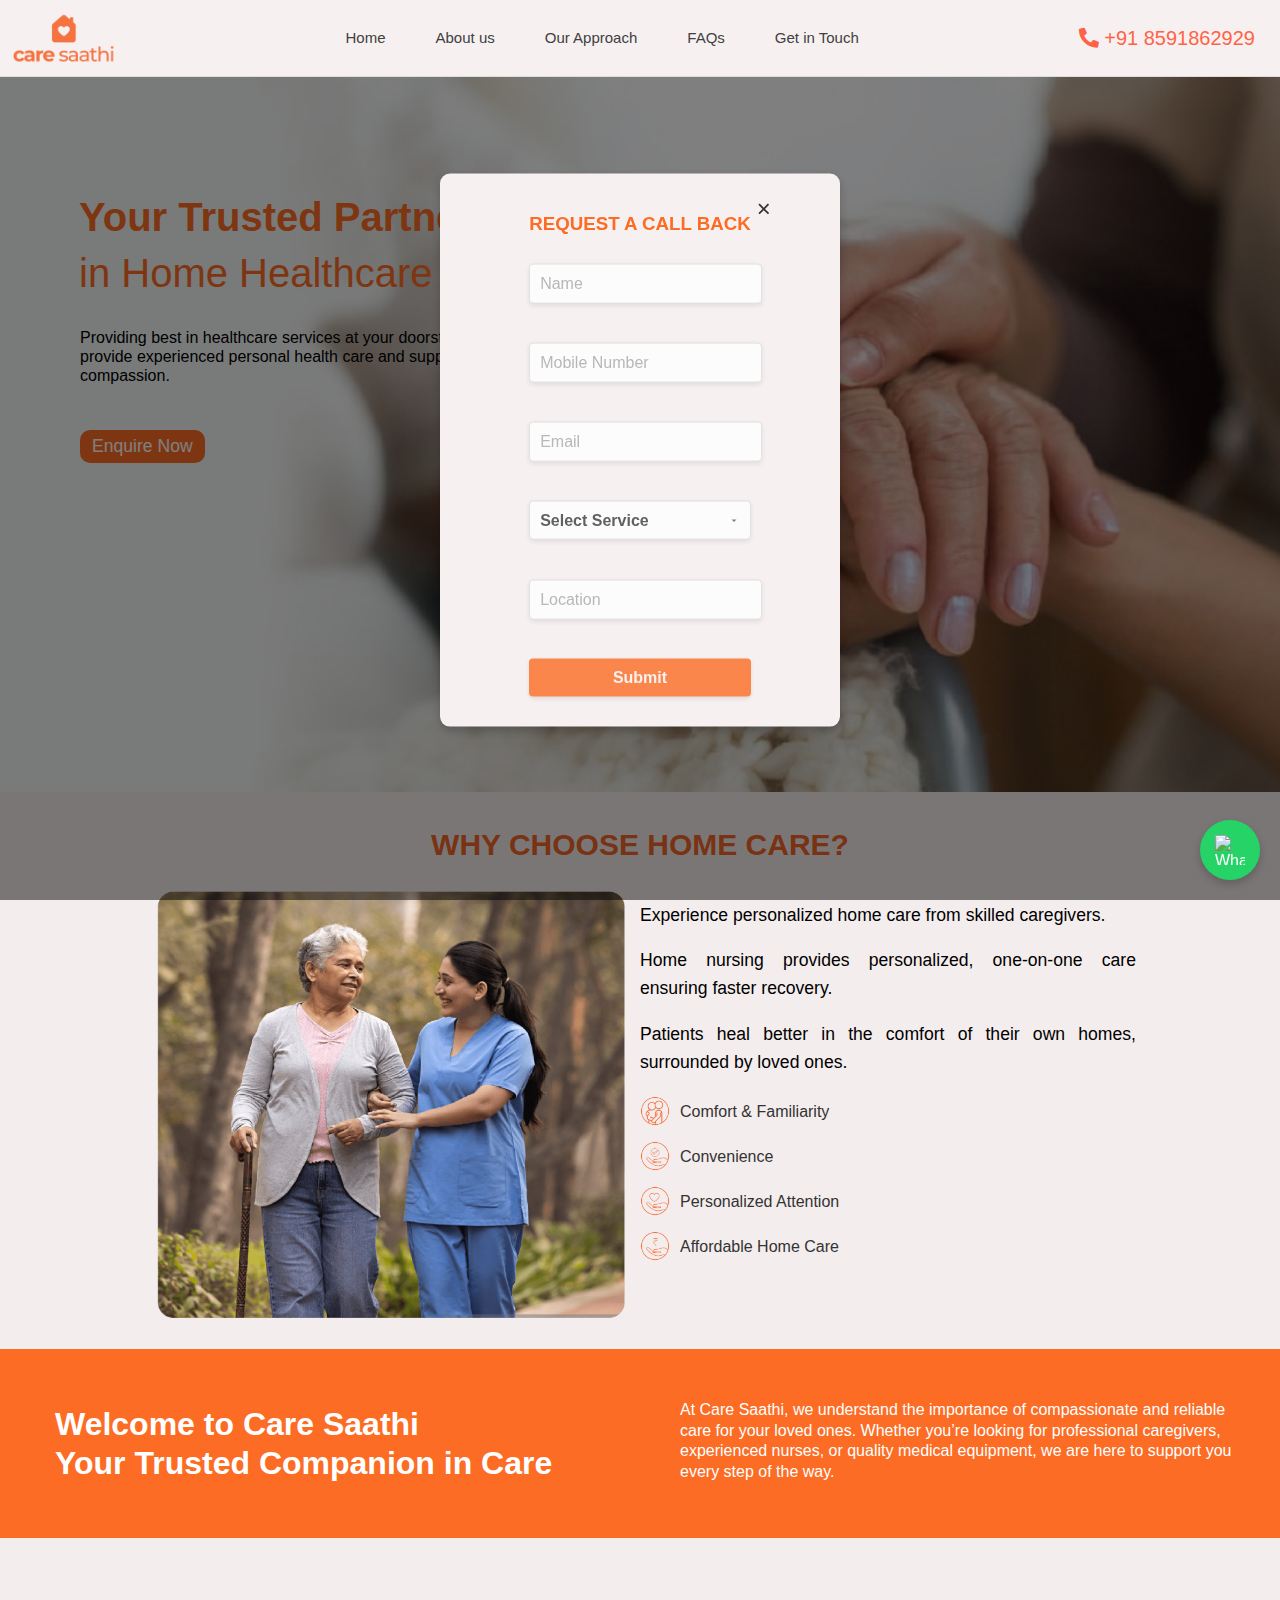
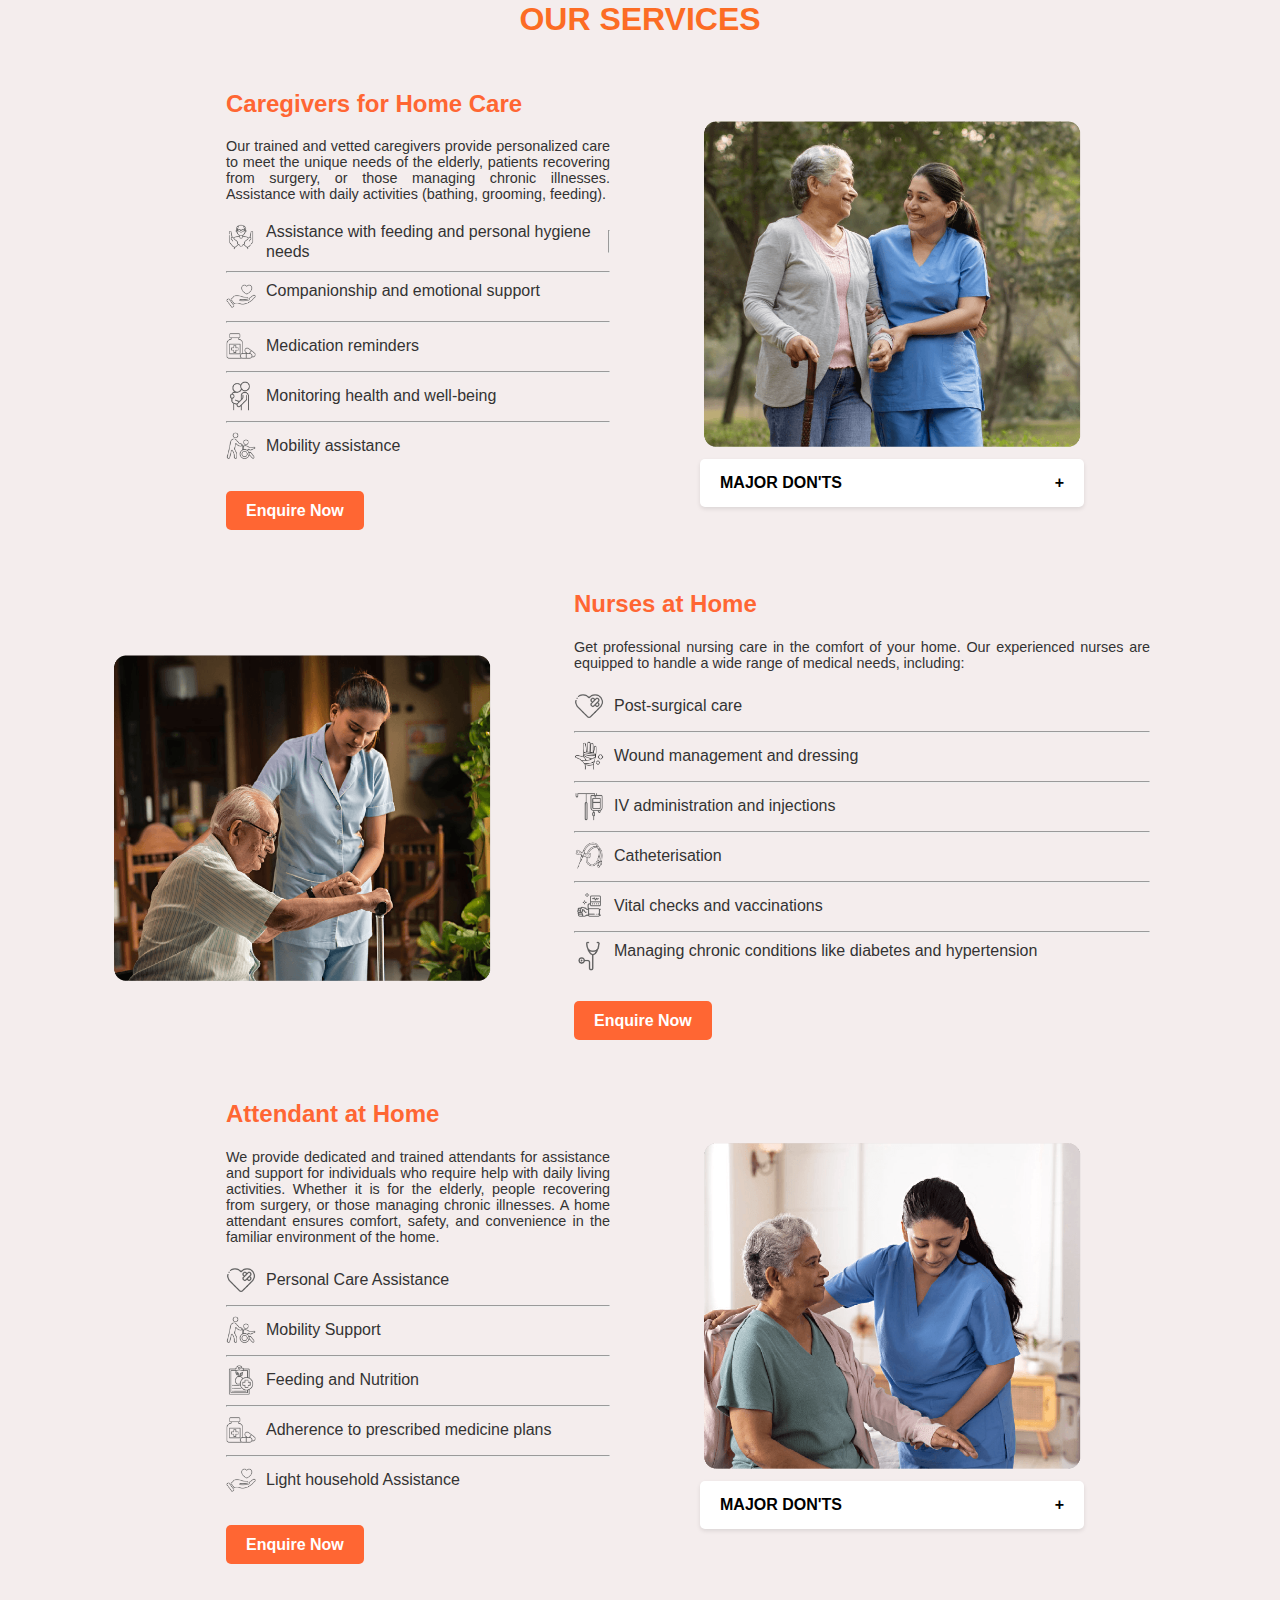
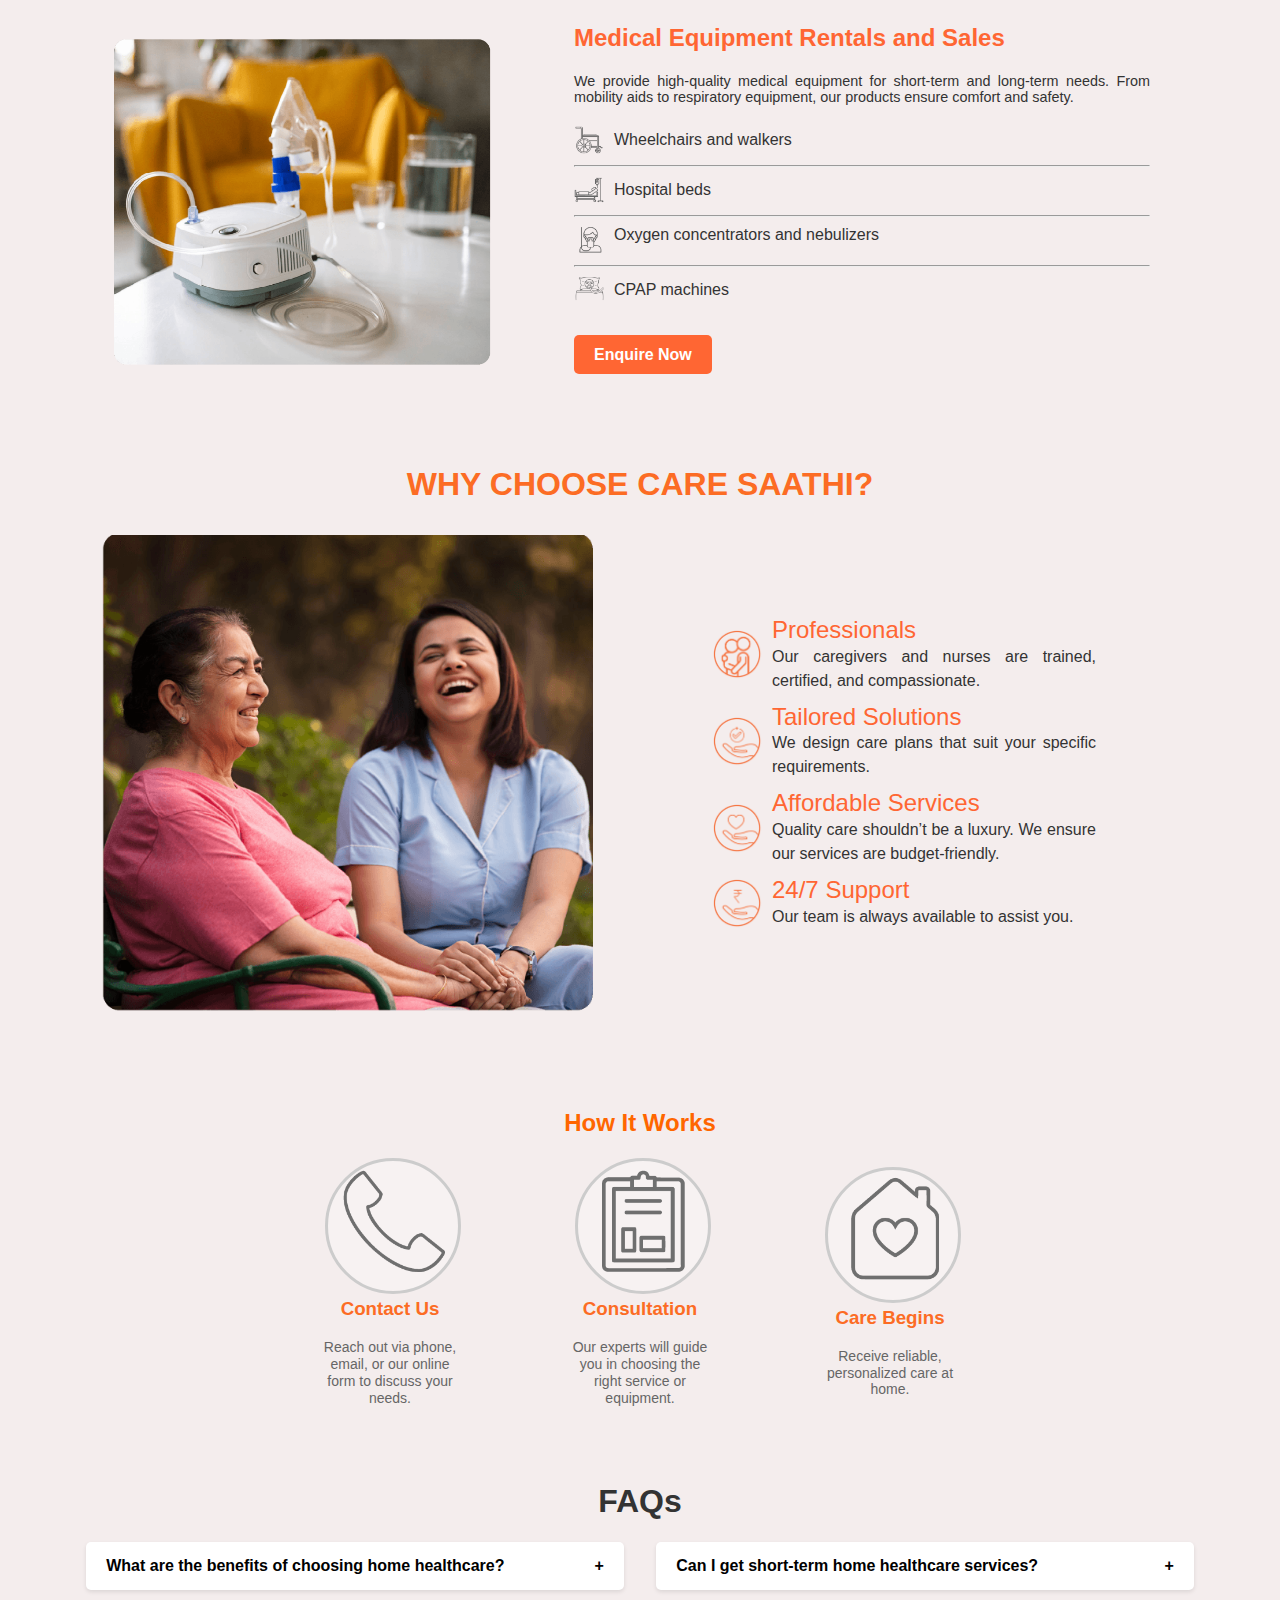
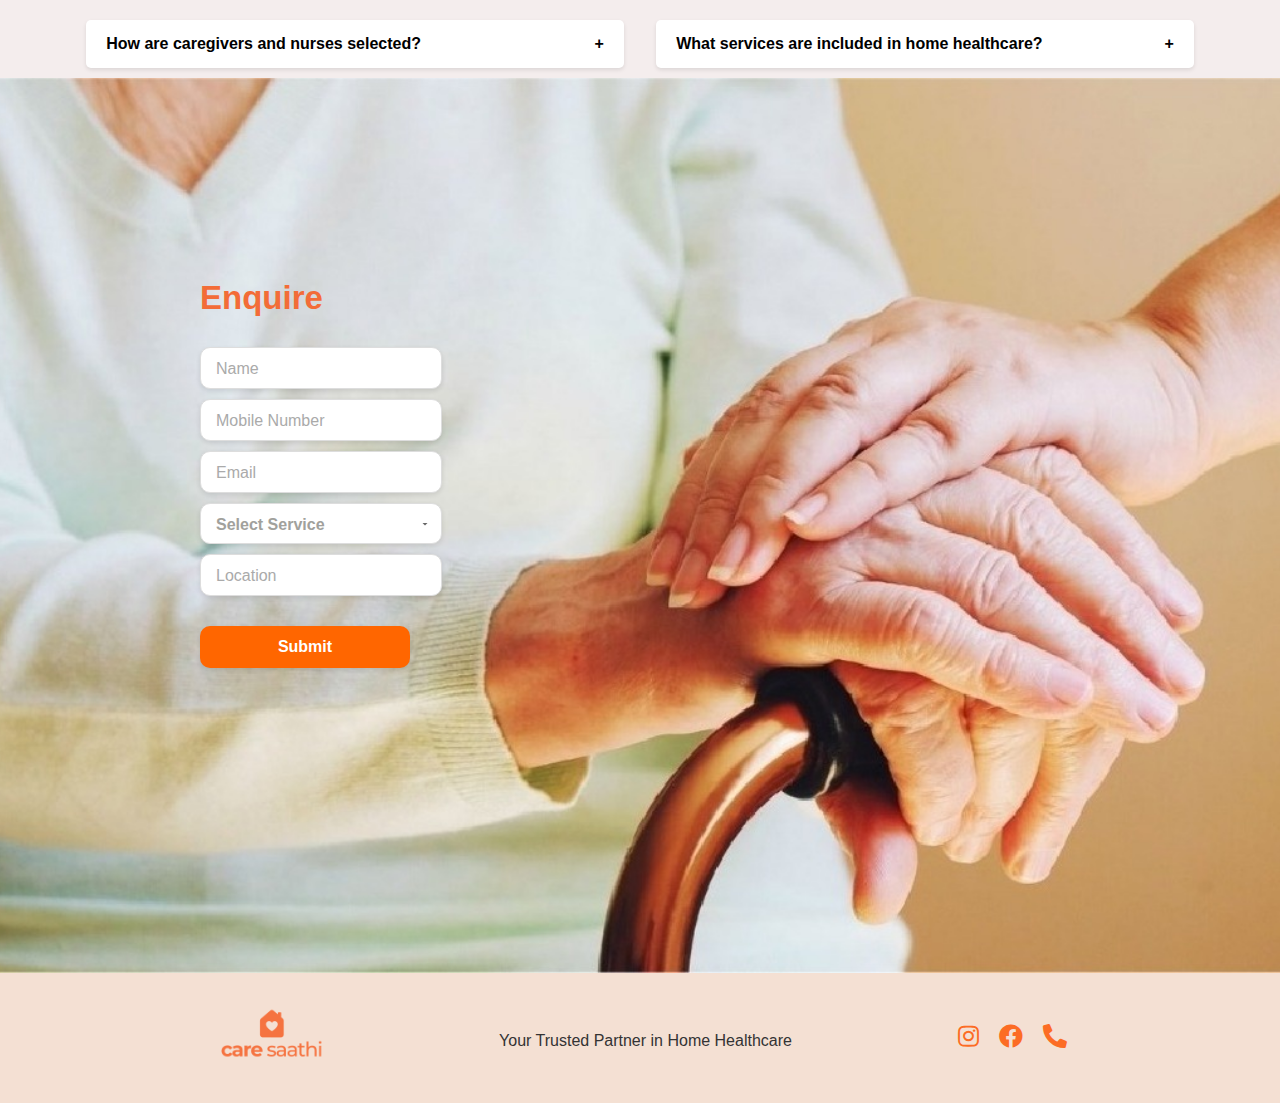
==== index.html @ 7feadcf7 "Content changes" ====
<!DOCTYPE html>
<html lang="en">
  <head>
    <meta charset="UTF-8" />
    <meta name="viewport" content="width=device-width, initial-scale=1.0, user-scalable=0, maximum-scale=1.0" />
    <title>caresaathi</title>
    <link rel="icon" href="./images/favicon.jpg" type="image/png" />
    <link
      rel="icon"
      href="./images/favicon.jpg/logo-192x192.png"
      sizes="192x192"
    />
    <link
      rel="icon"
      href="./images/favicon.jpg/logo-512x512.png"
      sizes="512x512"
    />
    <link
      rel="apple-touch-icon"
      href="./images/favicon.jpg/logo-180x180.png"
    />
    <link
      rel="stylesheet"
      href="https://cdnjs.cloudflare.com/ajax/libs/font-awesome/5.15.4/css/all.min.css"
    />
    <link
      rel="stylesheet"
      href="https://cdnjs.cloudflare.com/ajax/libs/font-awesome/4.7.0/css/font-awesome.min.css"
    />
    <link rel="stylesheet" href="style/index.css" />
    <link rel="stylesheet" href="style/index2.css" />
    <link rel="stylesheet" href="style/index3.css" />
    <link
      rel="icon"
      type="image/png"
      href="./images/home button.png"
      sizes="32x32"
    />

    <script>
      function showPopup() {
        // Show the overlay immediately with a fade-in effect
        const overlay = document.getElementById("overlay");
        overlay.style.display = "block";
        overlay.style.opacity = "0";
        setTimeout(() => {
          overlay.style.opacity = "1";
        }, 10); // Small delay for fade-in effect
      }

      function closePopup() {
        const overlay = document.getElementById("overlay");
        const popup = document.getElementById("popup");

        // Fade out the overlay and hide the popup
        overlay.style.opacity = "0";
        setTimeout(() => {
          overlay.style.display = "none";
          popup.style.display = "none";
        }, 300); // Matches the CSS transition duration
      }

      window.onload = function () {
        showPopup();
      };
    </script>
  </head>
  <body>
    <div id="overlay"></div>
    <!-- <a href="https://wa.me/+918591862929" class="float" target="_blank">
        <i class="fa fa-whatsapp my-float"></i>
    </a> -->
    <div class="whatsapp-button" id="whatsappButton">
      <img
        src="https://cdn-icons-png.flaticon.com/512/220/220236.png"
        alt="WhatsApp Icon"
      />
    </div>

    <!-- Chat popup -->
    <div class="chat-popup" id="chatPopup" style="display: none">
      <div class="chat-popup-header">
        <div class="header-title">
          <img
            src="https://cdn-icons-png.flaticon.com/512/733/733585.png"
            alt="WhatsApp Icon"
          />
          WhatsApp
        </div>
        <button
          class="close-button"
          onclick="document.getElementById('chatPopup').style.display = 'none';">
          &times;
        </button>
      </div>
      <div class="chat-message">
        Hello, we'll be happy to answer your queries. Let's chat?
      </div>
      <button
        class="open-chat-button"
        onclick="window.open('https://wa.me/+918591862929?text=Hi', '_blank')"
      >
        <img
          src="https://cdn-icons-png.flaticon.com/512/220/220236.png"
          alt="Chat Icon"
        />
        Open Chat
      </button>
    </div>

    <script>
      const whatsappButton = document.getElementById("whatsappButton");
      const chatPopup = document.getElementById("chatPopup");

      // Toggle chat popup visibility on button click
      whatsappButton.addEventListener("click", () => {
        if (
          chatPopup.style.display === "none" ||
          chatPopup.style.display === ""
        ) {
          chatPopup.style.display = "block"; // Show the popup
        } else {
          chatPopup.style.display = "none"; // Hide the popup
        }
      });
    </script>
    <header>
      <div class="container">
        <div class="logo">
          <a href="./index.html"><img src="./images/logo.png" alt="" /></a>
        </div>

        <nav class="links">
          <a href="#home">Home</a>
          <a href="#about">About us</a>
          <a href="#approach">Our Approach</a>
          <a href="#faqs">FAQs</a>
          <a href="#contact">Get in Touch</a>
        </nav>

        <div class="right">
          <a href="tel:+918591862929">
            <i class="fas fa-phone-alt"></i> +91 8591862929
          </a>
        </div>

        <!-- Hamburger Icon -->
        <div class="hamburger">
          <span></span>
          <span></span>
          <span></span>
        </div>
      </div>
    </header>

    <script>
      const hamburger = document.querySelector(".hamburger");
      const links = document.querySelector(".links");

      hamburger.addEventListener("click", () => {
        hamburger.classList.toggle("active");
        links.classList.toggle("open");
      });
    </script>
    <section id="home"></section>
    <section class="home">
      <h1>
        <strong>Your Trusted Partner</strong><br />
        in Home Healthcare
      </h1>

      <p>
        Providing best in healthcare services at your doorstep. 
        We provide experienced personal health care and 
        support with compassion.
      </p>
        <a href="#contact" class="mybutton"> Enquire Now</a>
    </section>

      <span class="heading" style="text-align:center"><h1>WHY CHOOSE HOME CARE?</h1></span>

      <div class="new-whole-container">
        <div class="new-container">
            <div class="care-description">
                <p>Experience personalized home care from skilled caregivers.</p>
                <p>Home nursing provides personalized, one-on-one care ensuring faster recovery.</p>
                <p>Patients heal better in the comfort of their own homes, surrounded by loved ones.</p>
            </div>
            <div class="care-points">
                <div class="care-bullet-point">
                    <img src="./images/1.png" />
                    <span>Comfort &amp; Familiarity </span>
                </div>
                <div class="care-bullet-point">
                    <img src="./images/2.png" />
                    <span>Convenience</span>
                </div>
                <div class="care-bullet-point">
                    <img src="./images/3.png" />
                    <span>Personalized Attention</span>
                </div>
                <div class="care-bullet-point">
                    <img src="./images/4.png" />
                    <span>Affordable Home Care</span>
                </div>
            </div>    
        </div>
        <div class="care-hero-img">
            <img src="./images/homecare.png">
        </div>
    </div>
    </div>

     <section id="about">
      <div id="banner">
        <div>
          <h1>
            Welcome to Care Saathi <br />
            Your <strong>Trusted</strong> Companion in Care
          </h1>
        </div>

        <div>
          <p>
            At Care Saathi, we understand the importance of compassionate and
            reliable care for your loved ones. Whether you’re looking for professional caregivers,
            experienced nurses, or quality medical equipment, we are here to support you every step of the way.
          </p>
        </div>
      </div>

      <span class="heading1" ><h1 style="text-align: center;
    padding-top: 40px;color:#fc6c24">OUR SERVICES</h1></span>
      <div class="service-whole-item-1">
          <div class="service-container-1">
      <div class="service-title">Caregivers for Home Care</div>
              <div class="service-description">
              Our trained and vetted caregivers provide personalized care to meet the
              unique needs of the elderly, patients recovering from surgery, or those
              managing chronic illnesses. Assistance with daily activities (bathing,
              grooming, feeding).
              </div>
              <div class="points">
              <div class="bullet-point-1">
                  <img src="./images/a.png" />
                  <span>Assistance with feeding and personal hygiene needs</span>
                  <hr>
              </div>
              <hr>
              <div class="bullet-point-1">
                  <img src="./images/b.png" />
                  <span>Companionship and emotional support</span>
              </div>
              <hr>
              <div class="bullet-point">
                  <img src="./images/c.png" />
                  <span>Medication reminders</span>
              </div>
              <hr>
              <div class="bullet-point">
                  <img src="./images/d.png" />
                  <span>Monitoring health and well-being</span>
              </div>
              <hr>
              <div class="bullet-point">
                  <img src="./images/R.png" />
                  <span>Mobility assistance</span>
              </div>
              </div>
              <a href="#contact" class="enquire-button" style="text-decoration:none;">Enquire Now</a>
          </div>
          <div class="service-hero-img-1">
              <img src="./images/caregiver_1.png">

              <div class="nurse-faq">
                  <div class="faq-item" style="max-width: 100%;">
                      <button class="faq-button">
                          MAJOR DON'TS
                        <span class="arrow">+</span>
                      </button>
                      <div class="answer">Our caregivers focus solely on providing compassionate and specialized care for the individual in need but do not perform medical procedures such as Ryle's or IV tube feeding, administering injections, or surgical tasks. They are also not responsible for household duties like washing family clothes, cleaning the house or washrooms or preparing meals for the family ensuring their attention remains dedicated to the patient’s well-being and comfort.</div>
                    </div>
                  </div>
          </div>
      </div>
       
      <div class="service-whole-item-2">
          <div class="service-container-2">
              <div class="service-title">Nurses at Home</div>
              <div class="service-description">
                  Get professional nursing care in the comfort of your home. Our experienced nurses are equipped to handle a wide range of medical needs, including:
              </div>
              <div class="points">
              <div class="bullet-point">
                  <img src="./images/F.png" />
                  <span>Post-surgical care</span>
              </div>
              <hr>
              <div class="bullet-point">
                  <img src="./images/G.png" />
                  <span>Wound management and dressing</span>
              </div>
              <hr>
              <div class="bullet-point">
                  <img src="./images/H.png" />
                  <span>IV administration and injections</span>
              </div>
              <hr>
              <div class="bullet-point">
                  <img src="./images/I.png" />
                  <span>Catheterisation</span>
              </div>
              <hr>
              <div class="bullet-point">
                  <img src="./images/J.png" />
                  <span>Vital checks and vaccinations</span>
              </div>
              <hr>
              <div class="bullet-point-1">
                  <img src="./images/K.png" />
                  <span>Managing chronic conditions like diabetes and hypertension</span>
              </div>
              </div>
              <a href="#contact" class="enquire-button" style="text-decoration:none;">Enquire Now</a>

          </div>
          <div class="service-hero-img-2">
              <img src="./images/nurses.png">
              
          </div>
      </div>

      <div class="service-whole-item-1">
          <div class="service-container-1">
              <div class="service-title">Attendant at Home</div>
              <div class="service-description">
                  We provide dedicated and trained attendants for assistance and support for individuals who require help with daily living activities. Whether it is for the elderly, people recovering from surgery, or those managing chronic illnesses. A home attendant ensures comfort, safety, and convenience in the familiar environment of the home.
              </div>
              <div class="points">
              <div class="bullet-point">
                  <img src="./images/P.png" />
                  <span>Personal Care Assistance</span>
              </div>
              <hr>

              <div class="bullet-point">
                  <img src="./images/R.png" />
                  <span>Mobility Support</span>
              </div>
              <hr>

              <div class="bullet-point">
                  <img src="./images/Q.png" />
                  <span>Feeding and Nutrition</span>
              </div>
              <hr>

              <div class="bullet-point">
                  <img src="./images/S.png" />
                  <span>Adherence to prescribed medicine plans</span>
              </div>
              <hr>

              <div class="bullet-point">
                  <img src="./images/T.png" />
                  <span>Light household Assistance</span>
              </div>
              </div>
              <a href="#contact" class="enquire-button" style="text-decoration:none;">Enquire Now</a>

          </div>
          <div class="service-hero-img-1">
              <img src="./images/attendant.png">
          
          <div class="nurse-faq">
          <div class="faq-item" style="max-width: 100%;">
              <button class="faq-button">
                  MAJOR DON'TS
                <span class="arrow">+</span>
              </button>
              <div class="answer">Our home attendants are dedicated to providing personalized care for individuals in need, but they do not perform medical procedures such as IV tube feeding, administering injections, or any surgical tasks. Additionally, they are not responsible for household chores like washing family clothes, cleaning the house or washrooms or preparing meals for the family ensuring their focus remains solely on the patient's well-being.
              </div>
            </div>
          </div>
          </div>
      </div>
       
      <div class="service-whole-item-2">
          <div class="service-container-2">
              <div class="service-title">Medical Equipment Rentals and Sales</div>
              <div class="service-description">
                  We provide high-quality medical equipment for short-term and long-term needs. From mobility aids to respiratory equipment, our products ensure comfort and safety.
              </div>
              <div class="points">
              <div class="bullet-point">
                  <img src="./images/l.png" />
                  <span>Wheelchairs and walkers</span>
              </div>
              <hr>

              <div class="bullet-point">
                  <img src="./images/m.png" />
                  <span>Hospital beds</span>
              </div>
              <hr>

              <div class="bullet-point-1">
                  <img src="./images/n.png" />
                  <span>Oxygen concentrators and nebulizers</span>
              </div>
              <hr>

              <div class="bullet-point">
                  <img src="./images/o.png" />
                  <span>CPAP machines</span>
              </div>

              </div>
              <a href="#contact" class="enquire-button" style="text-decoration:none;">Enquire Now</a>

          </div>
          <div class="service-hero-img-2">
              <img src="./images/medical equip.png">
          </div>
      </div>                
  </section>
    </section>

    <section id="approach"></section>
    <span class="heading1"><h1 style="color:#fc6c24; text-align: center;
    padding-top: 40px;">WHY CHOOSE CARE SAATHI?</h1></span
    >

    <section class="approach">
      <div class="approach-img">
        <img src="./images/caresaathi.png" alt="hero" />
      </div>
      <div class="approach-right">
        <div class="approach-bullet">
          <img src="./images/1.png" /><span class="approach-text">
            <span class="approach-title">Professionals</span><br />
            <span class="approach-description"
              >Our caregivers and nurses are trained, certified, and
              compassionate.</span
            ></span
          >
        </div>
        <div class="approach-bullet">
          <img src="./images/2.png" /><span class="approach-text">
            <span class="approach-title">Tailored Solutions</span><br />
            <span class="approach-description"
              >We design care plans that suit your specific requirements.</span
            ></span
          >
        </div>
        <div class="approach-bullet">
          <img src="./images/3.png" /><span class="approach-text">
            <span class="approach-title">Affordable Services</span><br />
            <span class="approach-description"
              >Quality care shouldn’t be a luxury. We ensure our services are
              budget-friendly.</span
            ></span
          >
        </div>
        <div class="approach-bullet">
          <img src="./images/4.png" /><span class="approach-text">
            <span class="approach-title">24/7 Support</span><br />
            <span class="approach-description"
              >Our team is always available to assist you.</span
            ></span
          >
        </div>
      </div>
    </section>
     <div class="container-works">
      <section
        class="how-it-works"
        style="text-align: center; margin-top: 40px"
      >
        <h2 class="work-header"style="color: #ff6600; text-align: center;
    padding-top: 40px;">How It Works</h2>
        <div class="steps">
          <div class="step">
            <div style="position: relative; margin-bottom: 20px">
              <div class="left-circle">
                <img src="./images/contact us.png" alt="Left Circle Image" />
              </div>
              
            </div>
            <h3 style="margin-top: 140px">Contact Us</h3>
            <p style="font-size: 14px; color: #666">
              Reach out via phone, email, or our online form to discuss your needs.
            </p>
          </div>
          <div class="step">
            <div style="position: relative; margin-bottom: 20px">
              <div class="left-circle">
                <img src="./images/consultation.png" alt="Left Circle Image" />
              </div>
              
            </div>
            <h3 style="margin-top: 140px">Consultation</h3>
            <p style="font-size: 14px; color: #666">
              Our experts will guide you in choosing the right service or equipment.
            </p>
          </div>
          <div class="step">
            <div style="position: relative; margin-bottom: 20px">
              <div class="left-circle">
                <img src="./images/care begins.png" alt="Left Circle Image" />
              </div>
              
            </div>
            <h3 style="margin-top: 140px">Care Begins</h3>
            <p style="font-size: 14px; color: #666">
              Receive reliable, personalized care at home.
            </p>
          </div>
        </div>
      </section>
    </div>
    <section id="faqs"></section>
        <div class="container-faq">
    <span class="heading2"><h1  style="text-align: center;
    padding-top: 40px;">FAQs</h1></span>
    <section class="faq">
              <div class="faq-container">
                <div class="faq-item">
                  <button class="faq-button">
                    What are the benefits of choosing home healthcare?
                    <span class="arrow">+</span>
                  </button>
                  <div class="answer">
                    Home healthcare provides personalized care, comfort, and convenience, allowing patients to recover faster while staying close to their loved ones.
                  </div>
                </div>
                <div class="faq-item">
                  <button class="faq-button">
                    Can I get short-term home healthcare services?
                    <span class="arrow">+</span>
                  </button>
                  <div class="answer">
                    Yes, home healthcare services can be tailored for short-term needs based on the patient’s condition and recovery plan.
                  </div>
                </div>
                <div class="faq-item">
                    <button class="faq-button">
                        How are caregivers and nurses selected?
                      <span class="arrow">+</span>
                    </button>
                    <div class="answer">
                        All caregivers and nurses are thoroughly vetted, professionally trained, and certified to ensure reliable and high-quality care.
                    </div>
                  </div>
                  <div class="faq-item">
                    <button class="faq-button">
                        What services are included in home healthcare?
                      <span class="arrow">+</span>
                    </button>
                    <div class="answer">
                        Services typically include wound care, medication administration, nursing, and assistance with daily activities, among others.
                    </div>
                  </div>
              </div>
            </section>
          </div>
    <script>
      document.querySelectorAll(".faq-button").forEach((button) => {
        button.addEventListener("click", () => {
          const answer = button.nextElementSibling;
          const arrow = button.querySelector(".arrow");

          if (answer.style.display === "block") {
            answer.style.display = "none";
            arrow.style.transform = "rotate(0deg)";
          } else {
            answer.style.display = "block";
            arrow.style.transform = "rotate(45deg)";
          }
        });
      });
    </script>

    <div id="popup" class="popup">
      <div class="form-container">
        <button class="close-button" onclick="closePopup()">×</button>
        <form id="popup-enquiry-form" method="post">
          <h3 class="popup-header">REQUEST A CALL BACK</h3>
          <input type="text" name="Name" placeholder="Name" required /> <br />
          <input
            id="phone"
            name="Mobile"
            type="tel"
            placeholder="Mobile Number"
            required
            style="width: 100%"
          /><br />
          <input type="email" name="Email" placeholder="Email" required /><br />
          <select name="Services" required>
            <option value="" disabled selected>Select Service</option>
            <option value="Nursing">Nursing</option>
            <option value="Medical Equipment">Medical Equipment</option>
            <option value="Attendant">Attendant</option>
            <option value="Caregiver">Caregiver</option></select
          ><br />
          <input
            type="text"
            name="Address"
            placeholder="Location"
            required
          /><br />
          <input type="submit" value="Submit" />
        </form>
        <button class="close-none">×</button>
      </div>
    </div>
    <section id="contact">
      <div class="background">
        <div class="form-container-main">
          <span class="hero">Enquire</span>
          <form id="enquiry-form" method="post">
            <input
              type="text"
              class="enquiry-input"
              name="name"
              placeholder="Name"
              required
            />
            <input
              id="phone"
              class="enquiry-input"
              name="phone"
              type="tel"
              placeholder="Mobile Number"
              required
              style="width: 100%"
            />
            <input
              type="email"
              class="enquiry-input"
              name="email"
              placeholder="Email"
              required
            />
            <select
              class="enquiry-input"
              style="width: 115%; max-width: 115%; color: #a1a19c"
              name="services"
              required
            >
              <option value="" disabled selected>Select Service</option>
              <option value="Nursing">Nursing</option>
              <option value="Medical Equipment">Medical Equipment</option>
              <option value="Attendant">Attendant</option>
              <option value="Caregiver">Caregiver</option>
            </select>
            <input
              class="enquiry-input"
              type="text"
              name="add"
              placeholder="Location"
              required
            /><br />
            <input class="enquiry-input" type="submit" value="Submit" />
          </form>
        </div>
      </div>
    </section>

    <footer>
      <div class="footer-container">
        <div class="footer-logo">
          <img
            src="./images/logo.png"
            alt="Care Sathi Logo"
            class="logo-img"
          />
        </div>
        <p class="footer-text">Your Trusted Partner in Home Healthcare</p>
        <div class="footer-social">
          <a href="https://www.instagram.com/care.saathi24x7/" aria-label="Instagram"
            ><i class="fab fa-instagram"></i
          ></a>
          <a href="https://www.facebook.com/profile.php?id=61571992520106" aria-label="Facebook"
            ><i class="fab fa-facebook-f"></i
          ></a>
          <a href="tel:+918591862929" aria-label="Phone"
            ><i class="fas fa-phone-alt" onclick="copy()"></i
          ></a>
        </div>
      </div>
    </footer>

    <script src="https://www.gstatic.com/firebasejs/9.15.0/firebase-app-compat.js"></script>
    <script src="https://www.gstatic.com/firebasejs/9.15.0/firebase-database-compat.js"></script>
    <script src="./Logics/script.js"></script>
  </body>
</html>
---- style/index.css ----
html {
  scroll-behavior: smooth;
  font-family: "Helvetica", "Arial", sans-serif;
  margin: 0;
    padding: 0;
}

.heading h1,
h3 {
  font-family: "Helvetica", "Arial", sans-serif;
  font-weight: 600;
  color: #fc6c24;
}

@media (max-width: 480px){
  .heading h1{
    font-size: 20px !important;
    margin-top: 20px;
  }
  html{
    margin: 0;
    padding: 0;
  }
}

p,
a,
button,
input,
select,
textarea {
  font-family: "Helvetica", "Arial", sans-serif;
}
body {
  font-family: "Helvetica", "Arial", sans-serif;
  margin: 0px;
  padding: 0px;
  background: #f4eded;
  background-color: #f4eded;
  color: #333;
  line-height: 1.2;
}
@media (max-width: 768px){
  .body{
    margin: 0;
    padding: 0;
  }
}
header {
  position: sticky;
  font-size: 20px;
  text-align: center;
  top: 0;
  height: 70px;
  background-color: #f7f0f0;
  padding: 3px 5px;
  display: flex;
  justify-content: space-between;
  align-items: center;
  border-bottom: 1px solid #ddd;
  z-index: 1000;
}

.container {
  display: flex;
  justify-content: space-between;
  align-items: center;
  width: 100%;
}

.logo img {
  padding-left: 0px;
  padding-top: 5px;
  height: 120px;
  width:120px;
}

/* Navbar */
.links {
  display: flex;
  gap: 50px;
  transition: transform 0.3s ease;
}

.links a {
  text-decoration: none;
  color: #404040;
  font-weight: 500;
  font-size: 15px;
  transition: color 0.3s ease;
}

.links a:hover {
  color: #ff6347;
  text-decoration: underline;
}

/* Phone Number */
.right {
  padding-right: 20px;
  text-decoration: none;
  display: flex;
  align-items: center;
  gap: 10px;
}

.right a {
  text-decoration: none;
  color: #ff6347;
  font-weight: 500;
  display: flex;
  align-items: center;
  gap: 5px;
  transition: color 0.3s;
}

.right i {
  font-size: 20px;
}

.hamburger {
  display: none;
  flex-direction: column;
  gap: 5px;
  cursor: pointer;
}

.hamburger span {
  width: 5px;
  height: 3px;
  background-color: #000;
  transition: all 0.3s ease;
}

@media (max-width: 768px) {
  .container {
    display: flex;
    justify-content: space-between;
    align-items: center;
    position: relative;
  }

  /* Hamburger icon on the left */
  .hamburger {
    order: 1;
    position: absolute;
    left: 5px;
    top: 50%;
    transform: translateY(-65%);
    display: flex;
    flex-direction: column;
    gap: 5px;
    cursor: pointer;
    z-index: 2;
  }

  .hamburger span {
    width: 22px;
    height: 1px;
    background-color: #000;
    transition: all 0.3s ease;
  }

  /* Logo in the center */
  .logo {
    order: 2;
    position: absolute;
    left: 50%;
    transform: translateX(-50%);
    text-align: center;
    max-width: 400px;
  }

  .logo img {
    height: 50px; /* Adjust size for smaller screens */
    width: 50px;
    padding-right: 210px;
  }

  /* Phone number on the right */
  .right {
    order: 3;
    position: absolute;
    right: 5px;
    top: 50%;
    transform: translateY(-50%);
    display: flex;
    align-items: center; /* Ensures proper vertical alignment */
    gap: 12px; /* Adds more spacing between the icon and the number */
    font-size: 14px; /* Adjust font size for smaller screens */
  }

  .right a {
    display: flex;
    align-items: center;
    gap: 8px; /* Adds extra gap between the icon and the text */
    text-decoration: none;
    color: #ff6347;
    font-size: 14px;
  }

  .right i {
    display: none; 
  }

  /* Navigation links (hidden for smaller screens) */
  .links {
    position: fixed;
    top: 70px;
    left: -100%; /* Hidden initially */
    flex-direction: column;
    background-color: #f7f0f0;
    width: 200px;
    height: calc(100% - 70px);
    padding: 20px;
    gap: 20px;
    border-left: 1px solid #ddd;
    box-shadow: -2px 0 5px rgba(0, 0, 0, 0.1);
    transform: translateX(0);
    z-index: 1;
  }

  .links.open {
    left: 0; /* Show the menu when open */
  }

  .hamburger.active span:nth-child(1) {
    transform: rotate(45deg) translate(5px, 5px);
  }

  .hamburger.active span:nth-child(2) {
    opacity: 0;
  }

  .hamburger.active span:nth-child(3) {
    transform: rotate(-45deg) translate(5px, -5px);
  }
}

/* Floating WhatsApp button */
.whatsapp-button {
  position: fixed;
  bottom: 20px;
  right: 20px;
  background-color: #25d366;
  color: white;
  width: 60px;
  height: 60px;
  border-radius: 50%;
  display: flex;
  align-items: center;
  justify-content: center;
  box-shadow: 0 4px 8px rgba(0, 0, 0, 0.2);
  cursor: pointer;
  z-index: 1000;
  transition: all 0.3s ease;
}

.whatsapp-button img {
  width: 30px;
  height: 30px;
}

/* Chat popup container */
.chat-popup {
  position: fixed;
  bottom: 100px;
  right: 20px;
  width: 320px;
  background-color: #ffffff;
  border-radius: 15px;
  box-shadow: 0 4px 8px rgba(0, 0, 0, 0.2);
  z-index: 1000;
  font-family: Arial, sans-serif;
  overflow: hidden;
  display: flex;
  flex-direction: column;
}

/* Header */
.chat-popup-header {
  background-color: #25d366;
  padding: 12px;
  color: white;
  font-size: 16px;
  font-weight: bold;
  display: flex;
  align-items: center;
  justify-content: space-between;
}

.chat-popup-header img {
  width: 18px;
  margin-right: 8px;
}

.chat-popup-header .header-title {
  display: flex;
  align-items: center;
  gap: 8px;
}

.chat-popup-header .close-button {
  background: none;
  border: none;
  color: white;
  font-size: 18px;
  cursor: pointer;
}

/* Chat bubble */
.chat-message {
  background-color: #f1f1f1;
  border-radius: 15px;
  padding: 10px 15px;
  margin: 15px;
  color: #333;
  font-size: 14px;
  line-height: 1.5;
  text-align: left;
  position: relative;
  box-shadow: 0 2px 4px rgba(0, 0, 0, 0.1);
}

.chat-message::before {
  content: "";
  position: absolute;
  left: -10px;
  top: 10px;
  width: 0;
  height: 0;
  border: 10px solid transparent;
  border-right-color: #f1f1f1;
}

/* Open Chat button */
.open-chat-button {
  background-color: #25d366;
  color: white;
  padding: 12px 0;
  border: none;
  font-size: 14px;
  font-weight: bold;
  text-align: center;
  cursor: pointer;
  width: 40%;
  margin: 0 180px 15px;
  border-radius: 25px;
  display: flex;
  align-items: center;
  justify-content: center;
  box-shadow: 0 2px 4px rgba(0, 0, 0, 0.2);
  gap: 8px;
  transition: background-color 0.3s ease;
}

.open-chat-button img {
  width: 16px;
  height: 16px;
}

.open-chat-button:hover {
  background-color: #1eb155;
}
/* whatsapp float */
/* .float{
      position:fixed;
      width:60px;
      height:60px;
      bottom:40px;
      right:40px;
      background-color:#25d366;
      color:#FFF;
      border-radius:50px;
      text-align:center;
      font-size:30px;
      box-shadow: 2px 2px 3px #999;
      z-index:100;
  }
  
  .my-float{
      margin-top:16px;
  } */

/* popup form */
#overlay {
  position: fixed;
  top: 0;
  left: 0;
  width: 100%;
  height: 100%;
  background: rgba(0, 0, 0, 0.5);
  z-index: 1000;
  transition: opacity 0.3s ease;
  opacity: 0;
  display: none;
}

.popup {
  display: none;
  position: fixed;
  top: 50%;
  left: 50%;
  transform: translate(-50%, -50%);
  width: 80%;
  max-width: 500px;
  justify-content: center;
  align-items: center;
  z-index: 9999;
  display: flex;
  flex-direction: column;
  justify-content: flex-end;
  box-shadow: none;
}

.form-container {
    background-color: #f7f0f0;
    max-width: 400px;
    width: 100%;
    display: flex;
    /* padding: 20px 30px; */
    box-sizing: border-box;
    border-radius: 10px;
    box-shadow: 0 4px 8px rgba(0, 0, 0, 0.2);
    flex-direction: row-reverse;
    justify-content: center;
    row-gap: 0;
    align-items: flex-start;
}
.close-none{
  background: none;
  border: none;
  font-size: 24px;
  color: #f7f0f0;
  right: 20px;
  cursor: pointer;
}
.close-button {
  background: none;
  border: none;
  font-size: 24px;
  color: #333;
  right: 20px;
  cursor: pointer;
}
.popup-header {
  color: #fc6c24;
}
.popup:focus-within ~ #overlay {
  background: rgba(0, 0, 0, 0.7);
}

#popup-enquiry-form input[type="text"],
#popup-enquiry-form input[type="email"],
#popup-enquiry-form input[type="tel"] {
  width: 100%;
  max-width: 95%;
  padding: 10px;
  margin: 10px 0;
  outline: none;
  border: 1px solid #ddd;
  border-radius: 4px;
}

#popup-enquiry-form select {
  width: 100%;
  width: 100%;
  padding: 10px;
  margin: 10px 0;
  outline: none;
  border: 1px solid #ddd;
  color: #3d3d3d;
  border-radius: 4px;
}

#popup-enquiry-form input[type="submit"] {
  width: 100%;
  max-width: 100%;
  margin-top: 10px;
  padding: 10px 10px 10px 10px;
  background-color: #fc6c24;
  color: #f7f0f0;
  border: none;
  border-radius: 4px;
  cursor: pointer;
}

#popup-enquiry-form input[type="submit"]:hover {
  background-color: #fc6c24;
}
.enquiry-input {
  opacity: 1;
  width: 100%;
  max-width: 100%;
}
.enquire-input-select {
  opacity: 1;
  background-color: white;
  width: 100%;
  max-width: 110%;
}
/* hero */
.home {
  text-align: left;
  padding: 20px 20px;
  height: 75vh;
  background: url("../images/hero-image.jpg") no-repeat center center/cover;
  color: #fff;
}

.home h1 {
  padding: 65px 20px 0px 59px;
  font-size: 2.5rem;
  color: #fc6c24;
  line-height: 1.4;
  font-weight: normal;
}

.home h1 strong {
  font-weight: bold;
  color: #fc6c24;
}

.home p {
  padding: 0px 20px 25px 20px;
  color: #000;
  font-size: 1rem;
  margin: 20px 0;
  text-align: left;
  margin-left: 40px;
  max-width: 450px;
}

.mybutton {
  background-color: #fc6c24;
  color: #fff;
  padding: 6px 12px;
  border: none;
  border-radius: 10px;
  font-size: 1.1rem;
  text-decoration: none;
  display: inline-block;
  max-width: 450px;
  float: none;
  margin: 0px 55px;
  text-decoration: none; 
  margin-left: 60px;
}

/* Banner container */
#banner {
  background-color: #fc6c24;
  color: #fff;
  width: 100%;
  overflow: auto;
  padding: 15px;
  box-sizing: border-box;
  text-align: center;
}

#banner div {
  width: 50%;
  float: left;
  padding: 20px;
  box-sizing: border-box;
}

#banner h1 {
  color: #fff;
  text-align: left;
  margin-left: 20px;
  line-height: 1.2;
}

#banner p {
  text-align: left;
  line-height: 1.3;
  margin-left: 20px;
}

@media (max-width: 768px) {
  #banner div {
    width: 100%;
    float: none;
    margin: 10px 0;
    padding: 0 20px;
  }

  #banner h1 {
    font-size: 2rem;
    margin-left: 0;
  }

  #banner p {
    font-size: 1rem;
    margin-left: 0;
  }
}

@media (max-width: 480px) {
  #banner h1 {
    font-size: 1.3rem;
  }

  #banner p {
    font-size: 0.9rem;
  }
}
@media (max-width: 768px) {
  .links {
    flex-direction: column;
    gap: 20px;
  }
  .home {
    padding: 10 ;
    background-image: url(/images/HERO_1phone.jpg);
  }
  .home h1{
    padding-left: 0;
    font-size: 1.6rem;
  }
  .home p{
    margin-left: 0;
    padding-left: 0;
    text-align: start;
    font-size: 0.9rem;
    line-height: 1.1rem;

  }
  .mybutton{
    margin-left: 0;
  }
}
---- style/index2.css ----
:root {
  --primary-color: #f36c37;
  --secondary-color: #ff6633;
  --text-color: #333333;
  --border-radius: 10px;
  --box-shadow: 0 4px 8px rgba(0, 0, 0, 0.2);
}
.approach-img img {
  max-width: 100%;
}

.approach-right {
  width: 100%;
  padding: 20px;
}

.approach-title {
  font-size: 1.5rem;
}
input[type="submit"] {
  background-color: var(--primary-color);
}

.approach-title {
  color: var(--secondary-color);
}

input,
select {
  border-radius: var(--border-radius);
  box-shadow: var(--box-shadow);
}
.approach {
  display: flex;
  align-items: center;
  justify-content: space-around;
  gap: 20px;
}
.approach-img {
  width: 50%;
  height: 10%;
  text-align: center;
}
.approach-img img {
  width: 90%;
  max-width: 100%;
  margin-left: 50px;
  height: 500px;
  border-radius: 8px;
}
.approach-right {
  width: 30%;
  padding: 40px 0 40px 40px;
  text-align: justify;
  margin-right: 180px;
}
.approach-bullet {
  display: flex;
  align-items: center;
  margin-bottom: 10px;
}
.approach-bullet img {
  width: 50px;
  height: 50px;
  margin-right: 10px;
}
.approach-title {
  color: #ff6633;
  font-size: 1.5em;
  font-weight: lighter;
  margin-bottom: 20px;
}
.approach-description {
  font-size: 1rem;
  color: #333333;
  margin-bottom: 20px;
  line-height: 1.5;
}
.approach-center {
  display: flex;
  font-size: 1rem;
  color: #000;
  justify-content: center;
  text-align: center;
  width: 100%;
}

/* form */
.background {
  background: url("../images/landing-page-design_2.jpg") no-repeat center center;
  background-size: cover;
  height: 55vh;
  display: flex;
  justify-content: flex-start;
  align-items: flex-start;
  padding: 200px;
}
.form-container {
  max-width: 400px;
  width: 100%;
  padding: 20px 30px;
  box-sizing: border-box;
  border-radius: 10px;
  box-shadow: 0 4px 8px rgba(0, 0, 0, 0.2);
  margin: 0 auto;
}
.left-circle,
.right-circle {
  width: 130px;
  height: 130px;
  background-color: #f7f2f2;
  border-radius: 50%;
  border: 3px solid #ccc;
  position: absolute;
  top: 0;
  left: 10px;
  z-index: 2;
  overflow: hidden;
  transition: transform 0.3s ease-in-out, border-color 0.3s ease-in-out;
}

.left-circle:hover,
.right-circle:hover {
  transform: translateY(-10px);
  border-color: #ff6600;
}

.left-circle img,
.right-circle img {
  width: 90%;
  height: 90%;
  object-fit: cover;
  filter: grayscale(100%) brightness(0.8);
  transition: filter 0.3s ease-in-out;
}

.left-circle:hover img,
.right-circle:hover img {
  filter: grayscale(0%) brightness(1);
}

.hero {
  font-size: 33px;
  font-weight: bold;
  color: #f36c37;
  margin-bottom: 20px;
  display: block;
  text-align: left;
}

form {
  display: flex;
  flex-direction: column;
}
input[type="submit"],
.enquire-button {
  background-color: #ff6600;
  color: white;
  border: none;
  font-size: 16px;
  font-weight: bold;
  padding: 12px 15px;
  border-radius: 10px;
  cursor: pointer;
  text-align: center;
  transition: background-color 0.3s ease;
  display: inline-block;
  max-width: 100%;
  box-sizing: border-box;
  margin: 10px 0;
}

input[type="submit"]:hover,
.enquire-button:hover {
  background-color: #ff6600;
}

@media (max-width: 768px) {
  input[type="submit"],
  .enquire-button {
    width: 100%;
    padding: 12px 20px;
    font-size: 14px;
  }
}

@media (max-width: 480px) {
  input[type="submit"],
  .enquire-button {
    width: 100%;
    padding: 15px 20px;
    font-size: 14px;
    border-radius: 8px;
  }
}
input,
select {
  padding: 12px 15px 10px 15px;
  font-size: 16px;
  font-weight: bold;
  color: #000;
  border: 1px solid #ddd;
  border-radius: 10px;
  outline: none;
  box-shadow: 0 2px 5px rgba(0, 0, 0, 0.1);
  transition: border-color 0.3s ease, box-shadow 0.3s ease;
  margin-top: 10px;
  opacity: 0.8;
}
input::placeholder {
  color: #aaa;
  font-weight: normal;
}
select {
  appearance: none;
  background: white
    url('data:image/svg+xml;utf8,<svg xmlns="http://www.w3.org/2000/svg" viewBox="0 0 24 24" fill="%23666"><path d="M7 10l5 5 5-5H7z"/></svg>')
    no-repeat right 10px center;
  background-size: 12px;
}

input:focus,
select:focus {
  border-color: #f36c37;
  box-shadow: 0 3px 8px rgba(243, 108, 55, 0.3);
}
@media (max-width: 768px) {
  .approach {
    flex-direction: column;
    gap: 15px;
    text-align: center;
  }

  .approach-img {
    width: 100%;
    height: auto;
  }

  .approach-right {
    margin-right: 0;
    padding: 20px;
  }

  .background {
    height: auto;
    padding: 50px 20px;
  }

  .form-container {
    max-width: 100%;
    padding: 15px;
  }
}
@media (max-width: 768px) {
  .approach {
    flex-direction: column;
    text-align: center;
    padding: 0 20px;
  }

  .approach-img {
    width: 100%;
    margin: 10px 0;
  }

  .approach-img img {
    max-width: 100%;
    height: auto;
    margin: 0 auto;
  }
  .approach-right {
    width: 100%;
    padding: 20px;
    margin-right: 0;
  }

  .approach-title {
    font-size: 1.3rem;
  }

  .approach-description {
    font-size: 0.9rem;
  }
}

@media (max-width: 480px) {
  .approach-title {
    font-size: 1.2rem;
  }

  .approach-description {
    font-size: 0.8rem;
  }

  .approach-center {
    font-size: 0.9rem;
  }
}
---- style/index3.css ----
/* List 
Section */

.lists-container {
  padding: 20px;
}

.service-title {
  font-size: 1.2rem;
}
.lists {
  padding: 40px 20px;
  background-color: #f4eded;
  text-align: center;
}

.lists-container {
  display: flex;
  justify-content: center;
  gap: 20px;
  margin-top: 30px;
  flex-wrap: wrap;
}

.lists h3 {
  font-size: 2rem;
  color: #fc6c24;
  margin-bottom: 10px;
  position: relative;
  display: inline-block;
}

.lists h3::after {
  content: "";
  display: block;
  width: 220px;
  height: 3px;
  background-color: #fc6c24;
  margin: 10px 0 0;
  border-radius: 10px;
}

.list-description-hero {
  margin-top: 10px;
  font-size: 1rem;
  color: #666;
  line-height: 1.5;
  max-width: 600px;
}

.list-description {
  margin-top: 10px;
  text-align: right;
  font-size: 1rem;
  color: #666;
  line-height: 1.5;
  max-width: 600px;
}

/* Footer Section */
footer {
  margin-top: 0px;
  background-color: #f4e0d3;
  padding: 0 30px;
  color: #333;
  text-align: center;
}

.footer-container {
  display: flex;
  justify-content: space-between;
  align-items: center;
  max-width: 70%;
  margin: 0 auto;
  flex-wrap: wrap; /* Ensure items wrap on small screens */
}

.footer-logo {
  display: flex;
  align-items: center;
  gap: 10px;
  margin-bottom: 10px; /* Added margin for spacing when stacked */
}

.footer-logo .logo-img {
  width: 120px;
  height: 120px;
}

.footer-logo span {
  font-size: 1.5rem;
  color: #fc6c24;
}

.footer-text {
  flex-grow: 1;
  font-size: 1rem;
  color: #333;
  margin-bottom: 10px; /* Added margin for spacing when stacked */
}

.footer-social {
  display: flex;
  gap: 20px;
  justify-content: center; /* Center icons on small screens */
}

.footer-social a {
  color: #fc6c24;
  font-size: 1.5rem;
  text-decoration: none;
  transition: color 0.3s ease;
}

.footer-social a:hover {
  color: #333;
}

.lists {
  text-align: left;
  padding: 40px;
}

.heading h1 {
  font-size: 30px;
  color: #f16529;
  margin-bottom: 0px;
  margin-top: 35px;
}

.lists-container {
  display: flex;
  flex-direction: column;
  gap: 20px;
  align-items: center;
}

.service-list {
  display: flex;
  align-items: center;
  background-color: #fff;
  box-shadow: 0 2px 5px rgba(0, 0, 0, 0.1);
  border-radius: 10px;
  padding: 5px 15px;
  width: 80%;
  max-width: 600px;
}

.list-description-hero {
  width: 100px;
  height: 100px;
  border-radius: 50%;
  margin-right: 80px;
  margin-left: 30px;
}

.text-content {
  text-align: left;
}

.text-content h3 {
  margin: 0;
  font-size: 15px;
  color: #f16529;
}

.text-content .list-description {
  margin: 5px 0 0;
  font-size: 14px;
  color: #555;
}

/* Our Services */
.service-whole-item-1,
.service-whole-item-2 {
  display: flex;
  align-items: center;
  justify-content: center;
  flex-wrap: nowrap;
  gap: 60px;
}

.service-whole-item-2 {
  flex-direction: row-reverse;
}

.service-hero-img-1,
.service-hero-img-2 {
  width: 30%;
  height: auto;
  text-align: center;
}

.service-hero-img-1 img,
.service-hero-img-2 img {
  width: 100%;
  height: auto;
  border-radius: 8px;
  margin: 0 auto;
}

.service-container-1,
.service-container-2 {
  width: 30%;
  padding: 30px;
  text-align: justify;
}

.service-title {
  color: #ff6633;
  font-size: 1.5em;
  font-weight: bold;
  margin-bottom: 20px;
}

.service-description {
  font-size: 1rem;
  color: #333333;
  margin-bottom: 20px;
  line-height: 1.5;
}

.points {
  text-align: left;
  margin-bottom: 40px;
}

.bullet-point {
  display: flex;
  align-items: center;
  margin-bottom: 10px;
}

.bullet-point img {
  width: 30px;
  height: 30px;
  margin-right: 10px;
}

.enquire-button {
  background-color: #ff6633;
  color: #ffffff;
  padding: 10px 20px;
  border: none;
  border-radius: 5px;
  cursor: pointer;
}

.service-container-2 {
  width: 45%;
  padding: 20px;
  text-align: justify;
}

.service-title {
  color: #ff6633;
  font-size: 1.5em;
  font-weight: bold;
  margin-bottom: 20px;
}

.service-description {
  font-size: 1rem;
  color: #333;
  margin-bottom: 20px;
  line-height: 1rem;
  font-size: 0.9rem;
}
.points {
  text-align: left;
  margin-bottom: 20px;
}

.bullet-point {
  display: flex;
  align-items: center;
  margin-bottom: 10px;
}
.bullet-point-1{
  
  display: flex;
  align-items: left;
  margin-bottom: 10px;
}
.bullet-point-1 img{
  width: 30px;
  height: 30px;
  margin-right: 10px;
}

.bullet-point img {
  width: 30px;
  height: 30px;
  margin-right: 10px;
}

.enquire-button:hover {
  background-color: #ff6600;
}

/* How It Works */
.steps {
  display: flex;
  justify-content: center;
  gap: 100px;
  align-items: center;
}

.step {
  text-align: center;
  width: 150px;
  position: relative;
}
.new-whole-container {
  display: flex;
  justify-content: center;
  flex-direction: row-reverse;
  padding: 20px;
}

.care-hero-img {
  width: 40%;
  text-align: center;
}

.care-hero-img img {
  width: 100%;
  max-width: 500px;
  height: auto;
  border-radius: 8px;
}

.new-container {
  width: 40%;
  text-align: justify;
}

.care-description {
  font-size: 1.1rem;
  color: #000000;
  margin-bottom: 20px;
  line-height: 1.6;
}

.care-points {
  text-align: left;
  margin-bottom: 20px;
  color: #f36c37;
}

.care-bullet-point {
  display: flex;
  align-items: center;
  margin-bottom: 15px;
}

.care-bullet-point img {
  width: 30px;
  height: 30px;
  margin-right: 10px;
}

.care-bullet-point span {
  font-size: 1rem;
  color: #333333;
}

@media (max-width: 768px) {
  .new-whole-container {
    flex-direction: column;
    gap: 20px;
    padding: 15px;
  }

  .care-hero-img,
  .new-container {
    width: 100%;
    padding: 0;
  }

  .care-description {
    font-size: 1rem;
    line-height: 1.5;
  }

  .care-bullet-point {
    justify-content: flex-start;
  }

  .care-bullet-point img {
    width: 25px;
    height: 25px;
  }

  .care-bullet-point span {
    font-size: 0.95rem;
  }
}

@media (max-width: 480px) {
  .new-whole-container {
    padding: 20px;
    gap: 10px;
  }

  .care-hero-img img {
    max-width: 300px;
  }

  .care-description {
    font-size: 0.9rem;
    line-height: 1.3;
  }

  .care-bullet-point {
    align-items: flex-start;
  }

  .care-bullet-point img {
    margin-bottom: 5px;
  }

  .care-bullet-point span {
    font-size: 1.1rem;
  }
}
/* Responsive Layout: Mobile View */
@media (max-width: 768px) {
  .service-whole-item-1,
  .service-whole-item-2 {
    flex-direction: column; /* Stack items vertically */
    align-items: center;
    gap: 0px; /* Space between items */
    padding: 0 20px;
  }

  .service-hero-img-1, .service-hero-img-2 {
    order: 2; /* Image comes after title */
    width: 100%;
    margin: 10px 0; /* Space around image */
  }

  .service-hero-img-1 img, .service-hero-img-2 img {
    max-width: 80%; /* Resize image */
    height: auto;
    margin: 0 auto; /* Center image */
  }

  .service-container-1,
  .service-container-2 {
    order: 3; /* Content after the image */
    width: 100%; /* Full width for content */
    padding: 10px;
    text-align: center; /* Center-align text */
  }

  .service-title {
    order: 1; /* Title comes first */
    font-size: 1.5em;
    margin-bottom: 10px; /* Space below title */
    text-align: center; /* Centered title */
  }

  .service-description,
  .points {
    text-align: justify;
  }
  .bullet-point-1{
    text-align: left;
  }
}

/* FAQs */
.container-faq {
  margin: 0 80px;
}

.faq-container {
  display: flex;
  flex-wrap: wrap;
  gap: 20px;
  justify-content: space-around;
}

.faq-item {
  flex: 1;
  min-width: 45%;
  max-width: 48%;
  margin-bottom: 10px;
  transition: transform 0.3s ease-in-out;
}

.faq-button {
  display: flex;
  justify-content: space-between;
  align-items: center;
  width: 100%;
  padding: 15px 20px;
  background-color: #fff;
  border: none;
  border-radius: 5px;
  font-size: 16px;
  font-weight: bold;
  box-shadow: 0 2px 4px rgba(0, 0, 0, 0.1);
  cursor: pointer;
  transition: background-color 0.3s ease, box-shadow 0.3s ease;
}

.faq-button:hover {
  background-color: #ff6600;
  color: #fff;
  box-shadow: 0 4px 8px rgba(0, 0, 0, 0.2);
}

.arrow {
  transition: transform 0.3s ease;
}

.answer {
  display: none;
  padding: 10px 20px;
  background-color: #f8f8f8;
  border-radius: 0 0 5px 5px;
  font-size: 14px;
  color: #666;
}

/* Media Queries */
@media (max-width: 768px) {
  .steps {
    flex-direction: column;
    gap: 40px;
  }
  .service {
    grid-template-columns: 1fr;
    text-align: center;
  }
  .service img {
    width: 100%;
    margin-bottom: 20px;
  }
  .container-faq{
    margin:0;
  }
  .faq-container {
    flex-direction: column;
  }
  .faq-item {
    max-width: 100%;
  }
}

@media (max-width: 480px) {
  .faq-button {
    font-size: 14px;
  }
}
@media (max-width: 768px) {
  .service-hero-image,
  .service-hero-image-2 {
    width: 80%; /* Adjust image width on smaller screens */
    margin: 0 auto; /* Center image */
  }

  .service-container-1,
  .service-container-2 {
    width: 100%; /* Full width for the text containers on mobile */
    padding: 0px;
  }

  .service-title{
    font-size: 1.2rem;
  }
}

/* Responsive Design for small screens */
@media (max-width: 768px) {
  .footer-container {
    max-width: 90%; /* Increase width to fit on small screens */
    flex-direction: column; /* Stack elements vertically */
    align-items: center; /* Center content */
    padding: 10px;
  }

  .footer-logo,
  .footer-text {
    text-align: center;
  }

  .footer-text {
    font-size: 1.2rem;
    margin: 10px 0;
  }

  .footer-social {
    gap: 15px;
  }

  .footer-social a {
    font-size: 1.2rem;
  }
}

@media (max-width: 480px) {
  .footer-container {
    max-width: 100%;
    padding: 5px;
  }

  .footer-logo .logo-img {
    width: 80px;
    height: 80px;
  }

  .footer-text {
    font-size: 1rem;
  }

  .footer-social a {
    font-size: 1rem;
  }
}
@media (max-width: 768px) {
  .service-hero-image img,
  .service-hero-image-2 img {
    max-width: 80%;
    margin: 0 auto;
  }
  

#home,
#about,
#approach,
#faqs,
#contact {
  scroll-margin-top: 70px;
}
}
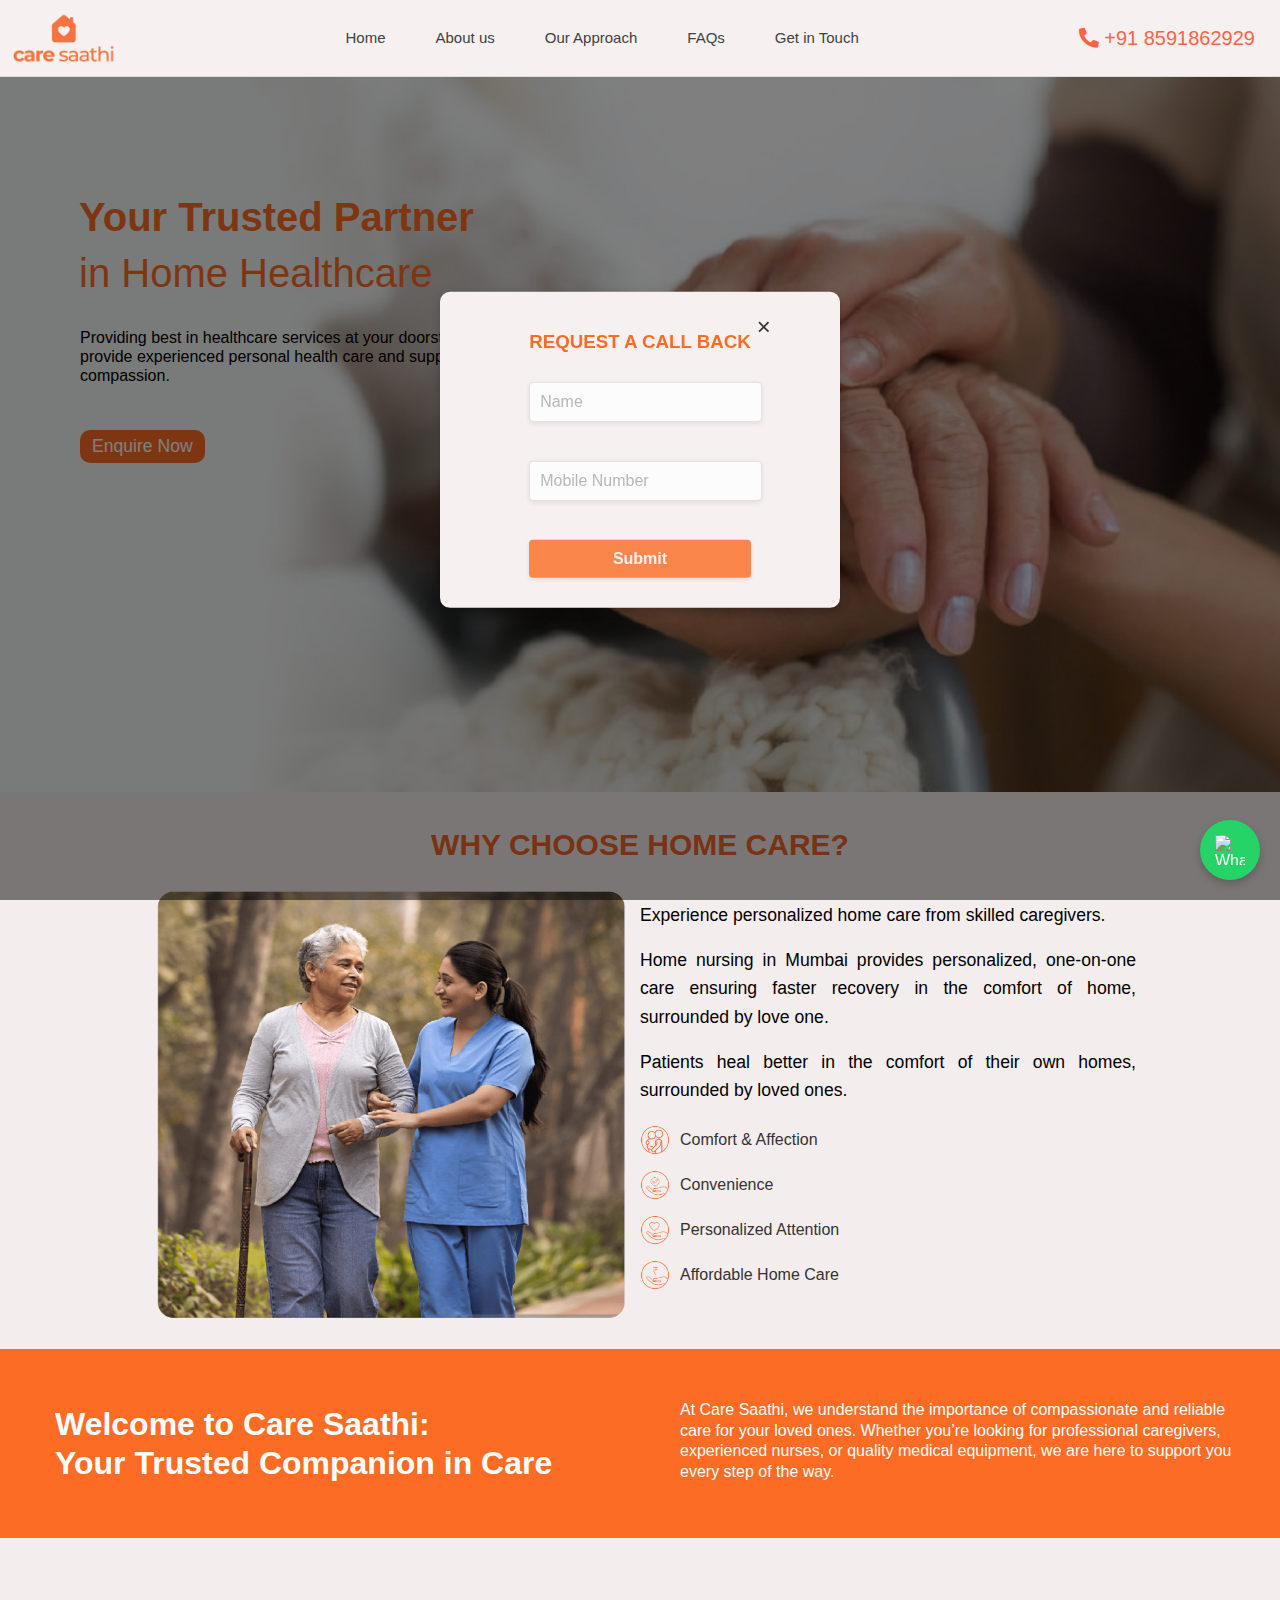
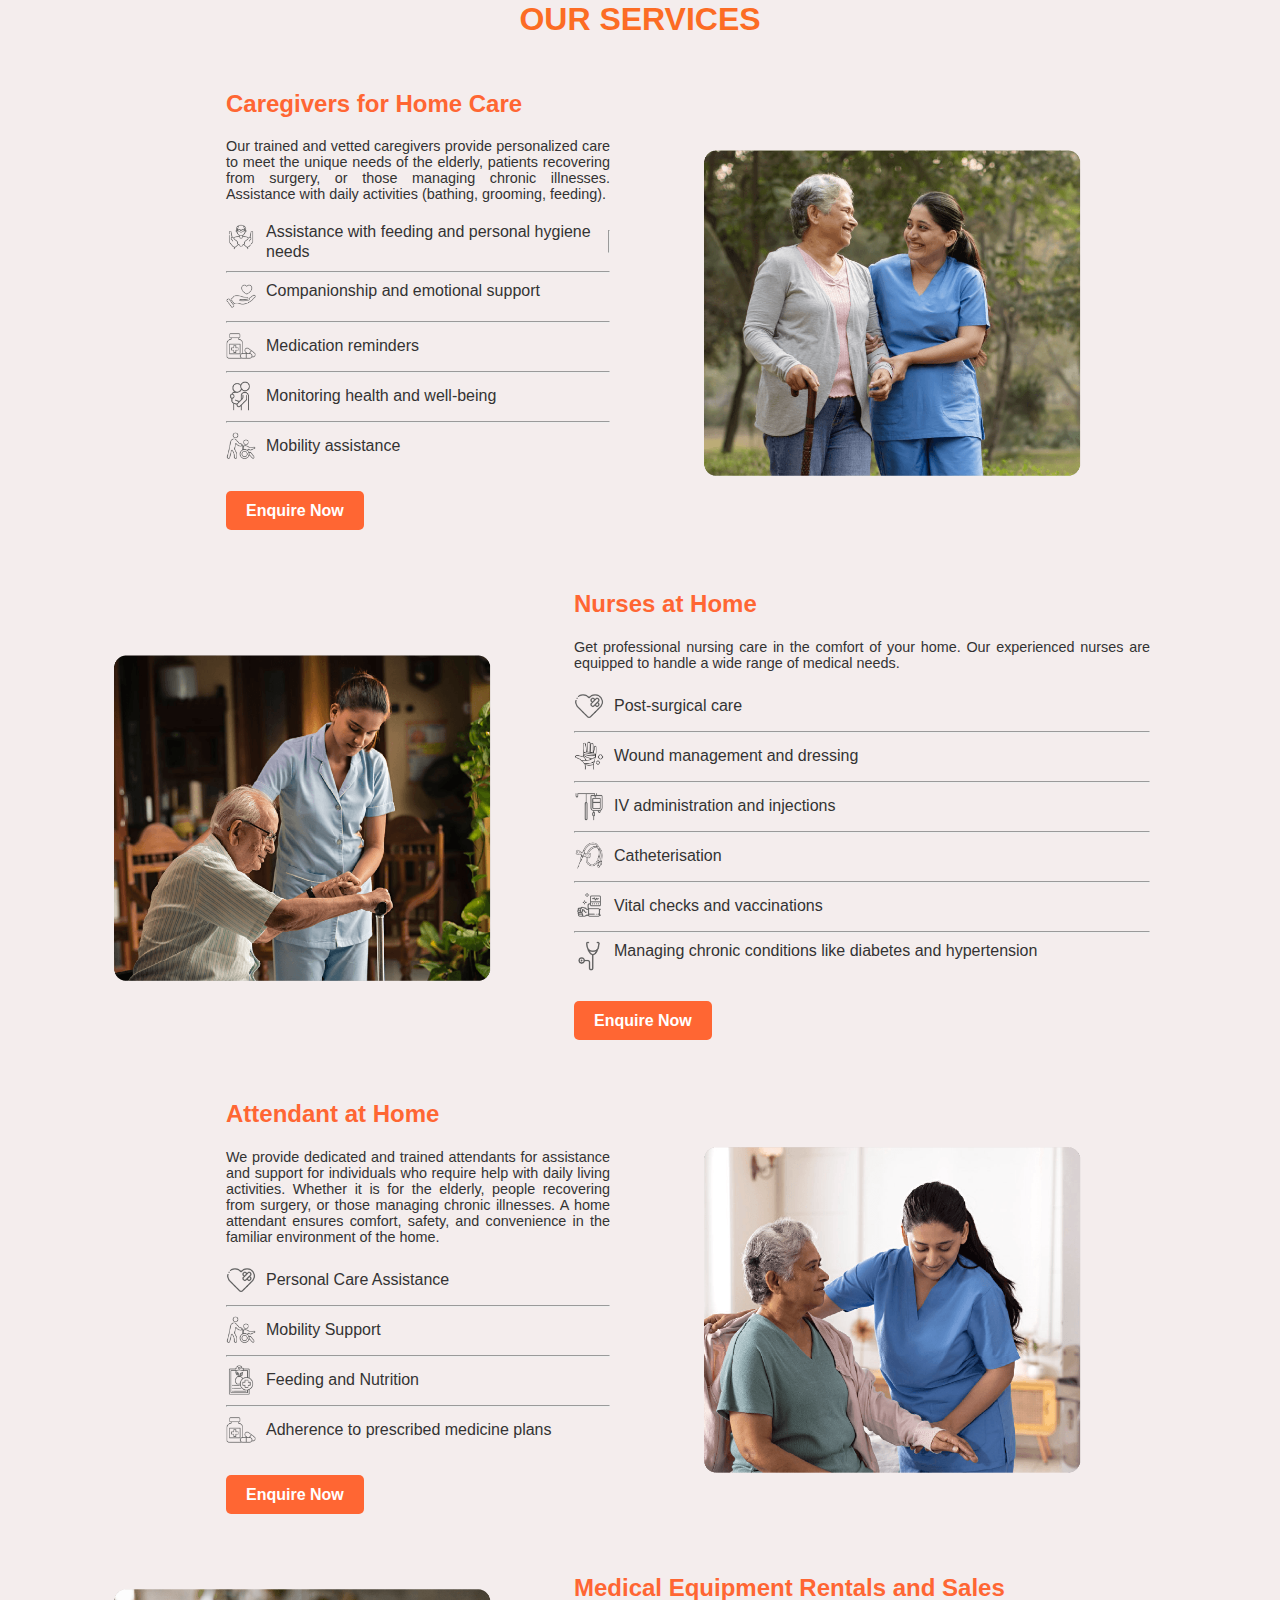
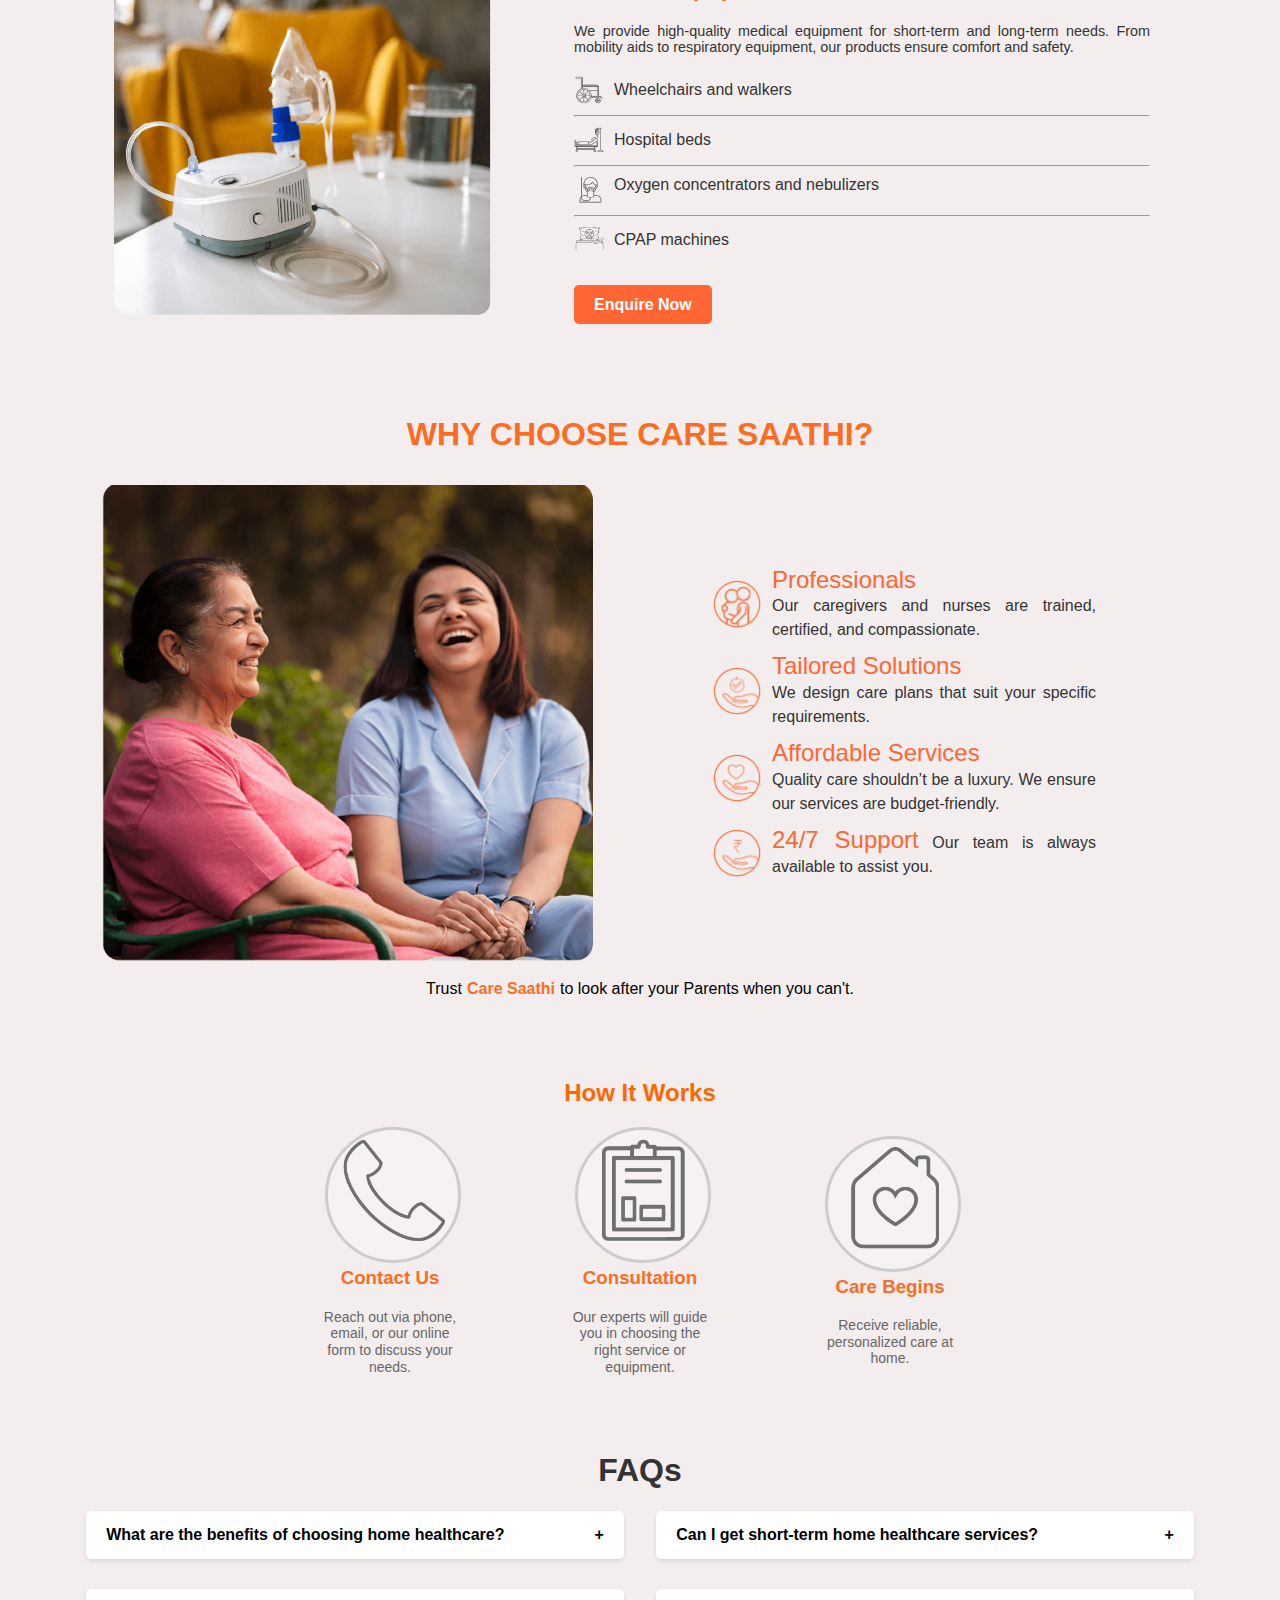
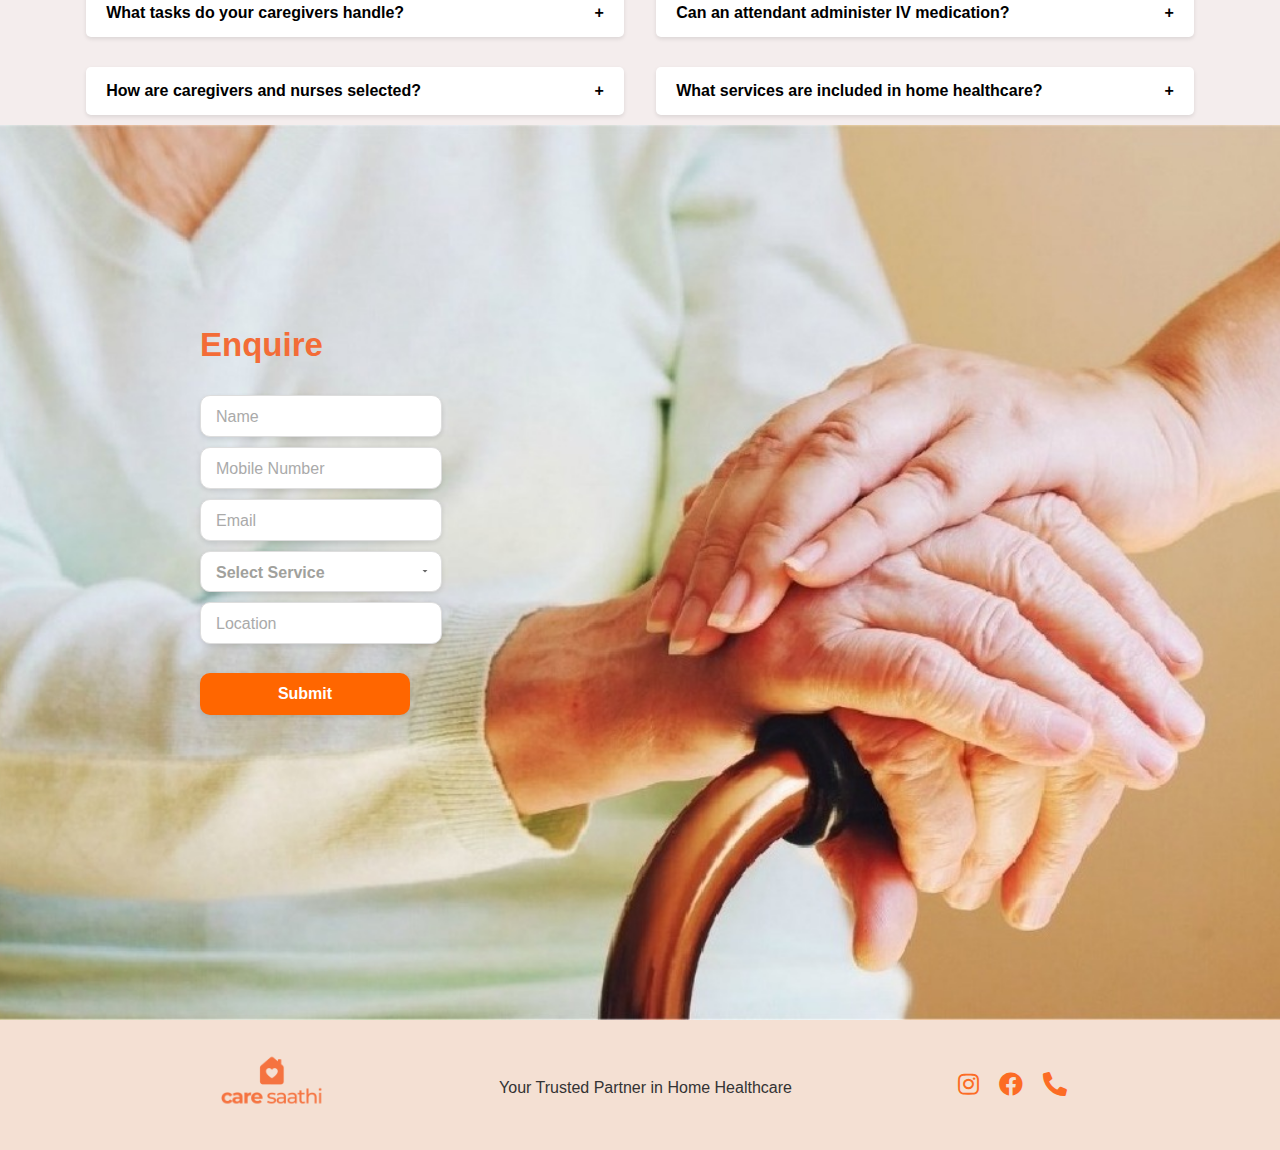
==== commit 96843381: "Update index.html" ====
--- a/index.html
+++ b/index.html
@@ -183,13 +183,13 @@
         <div class="new-container">
             <div class="care-description">
                 <p>Experience personalized home care from skilled caregivers.</p>
-                <p>Home nursing provides personalized, one-on-one care ensuring faster recovery.</p>
+                <p>Home nursing in Mumbai provides personalized, one-on-one care ensuring faster recovery in the comfort of home, surrounded by love one.</p>
                 <p>Patients heal better in the comfort of their own homes, surrounded by loved ones.</p>
             </div>
             <div class="care-points">
                 <div class="care-bullet-point">
                     <img src="./images/1.png" />
-                    <span>Comfort &amp; Familiarity </span>
+                    <span>Comfort &amp; Affection </span>
                 </div>
                 <div class="care-bullet-point">
                     <img src="./images/2.png" />
@@ -213,14 +213,14 @@
 
      <section id="about">
       <div id="banner">
-        <div>
+        <div class="banner-heading">
           <h1>
-            Welcome to Care Saathi <br />
+            Welcome to Care Saathi: <br />
             Your <strong>Trusted</strong> Companion in Care
           </h1>
         </div>
 
-        <div>
+        <div class="banner-description">
           <p>
             At Care Saathi, we understand the importance of compassionate and
             reliable care for your loved ones. Whether you’re looking for professional caregivers,
@@ -271,7 +271,7 @@
           </div>
           <div class="service-hero-img-1">
               <img src="./images/caregiver_1.png">
-
+<!-- 
               <div class="nurse-faq">
                   <div class="faq-item" style="max-width: 100%;">
                       <button class="faq-button">
@@ -280,7 +280,7 @@
                       </button>
                       <div class="answer">Our caregivers focus solely on providing compassionate and specialized care for the individual in need but do not perform medical procedures such as Ryle's or IV tube feeding, administering injections, or surgical tasks. They are also not responsible for household duties like washing family clothes, cleaning the house or washrooms or preparing meals for the family ensuring their attention remains dedicated to the patient’s well-being and comfort.</div>
                     </div>
-                  </div>
+                  </div> -->
           </div>
       </div>
        
@@ -288,7 +288,7 @@
           <div class="service-container-2">
               <div class="service-title">Nurses at Home</div>
               <div class="service-description">
-                  Get professional nursing care in the comfort of your home. Our experienced nurses are equipped to handle a wide range of medical needs, including:
+                  Get professional nursing care in the comfort of your home. Our experienced nurses are equipped to handle a wide range of medical needs.
               </div>
               <div class="points">
               <div class="bullet-point">
@@ -359,19 +359,14 @@
                   <img src="./images/S.png" />
                   <span>Adherence to prescribed medicine plans</span>
               </div>
-              <hr>
-
-              <div class="bullet-point">
-                  <img src="./images/T.png" />
-                  <span>Light household Assistance</span>
-              </div>
+              
               </div>
               <a href="#contact" class="enquire-button" style="text-decoration:none;">Enquire Now</a>
 
           </div>
           <div class="service-hero-img-1">
               <img src="./images/attendant.png">
-          
+<!--           
           <div class="nurse-faq">
           <div class="faq-item" style="max-width: 100%;">
               <button class="faq-button">
@@ -381,7 +376,7 @@
               <div class="answer">Our home attendants are dedicated to providing personalized care for individuals in need, but they do not perform medical procedures such as IV tube feeding, administering injections, or any surgical tasks. Additionally, they are not responsible for household chores like washing family clothes, cleaning the house or washrooms or preparing meals for the family ensuring their focus remains solely on the patient's well-being.
               </div>
             </div>
-          </div>
+          </div> -->
           </div>
       </div>
        
@@ -464,7 +459,7 @@
         </div>
         <div class="approach-bullet">
           <img src="./images/4.png" /><span class="approach-text">
-            <span class="approach-title">24/7 Support</span><br />
+            <span class="approach-title">24/7 Support</span>
             <span class="approach-description"
               >Our team is always available to assist you.</span
             ></span
@@ -472,6 +467,13 @@
         </div>
       </div>
     </section>
+    <span class="approach-center">
+      Trust 
+      <span style="color:#fc6c24; margin: 0 5px; white-space: nowrap;">
+        <strong>Care Saathi</strong>
+      </span> 
+      to look after your Parents when you can't.
+     </span>
      <div class="container-works">
       <section
         class="how-it-works"
@@ -531,7 +533,7 @@
                     <span class="arrow">+</span>
                   </button>
                   <div class="answer">
-                    Home healthcare provides personalized care, comfort, and convenience, allowing patients to recover faster while staying close to their loved ones.
+                    Home healthcare provides personalized care, comfort, affordable and convenience, allowing patients to recover faster while staying close to their loved ones.
                   </div>
                 </div>
                 <div class="faq-item">
@@ -541,6 +543,24 @@
                   </button>
                   <div class="answer">
                     Yes, home healthcare services can be tailored for short-term needs based on the patient’s condition and recovery plan.
+                  </div>
+                </div>
+                <div class="faq-item"><!--here-->
+                  <button class="faq-button">
+                    What tasks do your caregivers handle?
+                    <span class="arrow">+</span>
+                  </button>
+                  <div class="answer">
+                    Our caregivers provide specialized care for patients but do not perform medical procedures (e.g., Ryle's tube feeding, administering injections ,etc) or household duties (e.g., washing clothes, cleaning the house ,etc).
+                  </div>
+                </div>
+                <div class="faq-item"><!--here-->
+                  <button class="faq-button">
+                    Can an attendant administer IV medication?
+                    <span class="arrow">+</span>
+                  </button>
+                  <div class="answer">
+                    Our home attendants focus solely on providing personalized care for patients and do not perform medical procedures (e.g., IV tube feeding, administering injections ,etc).
                   </div>
                 </div>
                 <div class="faq-item">
@@ -595,20 +615,20 @@
             required
             style="width: 100%"
           /><br />
-          <input type="email" name="Email" placeholder="Email" required /><br />
+          <!-- <input type="email" name="Email" placeholder="Email" required /><br />
           <select name="Services" required>
             <option value="" disabled selected>Select Service</option>
             <option value="Nursing">Nursing</option>
             <option value="Medical Equipment">Medical Equipment</option>
             <option value="Attendant">Attendant</option>
             <option value="Caregiver">Caregiver</option></select
-          ><br />
-          <input
+          ><br /> -->
+          <!-- <input
             type="text"
             name="Address"
             placeholder="Location"
             required
-          /><br />
+          /><br /> -->
           <input type="submit" value="Submit" />
         </form>
         <button class="close-none">×</button>
@@ -695,4 +715,4 @@
     <script src="https://www.gstatic.com/firebasejs/9.15.0/firebase-database-compat.js"></script>
     <script src="./Logics/script.js"></script>
   </body>
-</html>+</html>
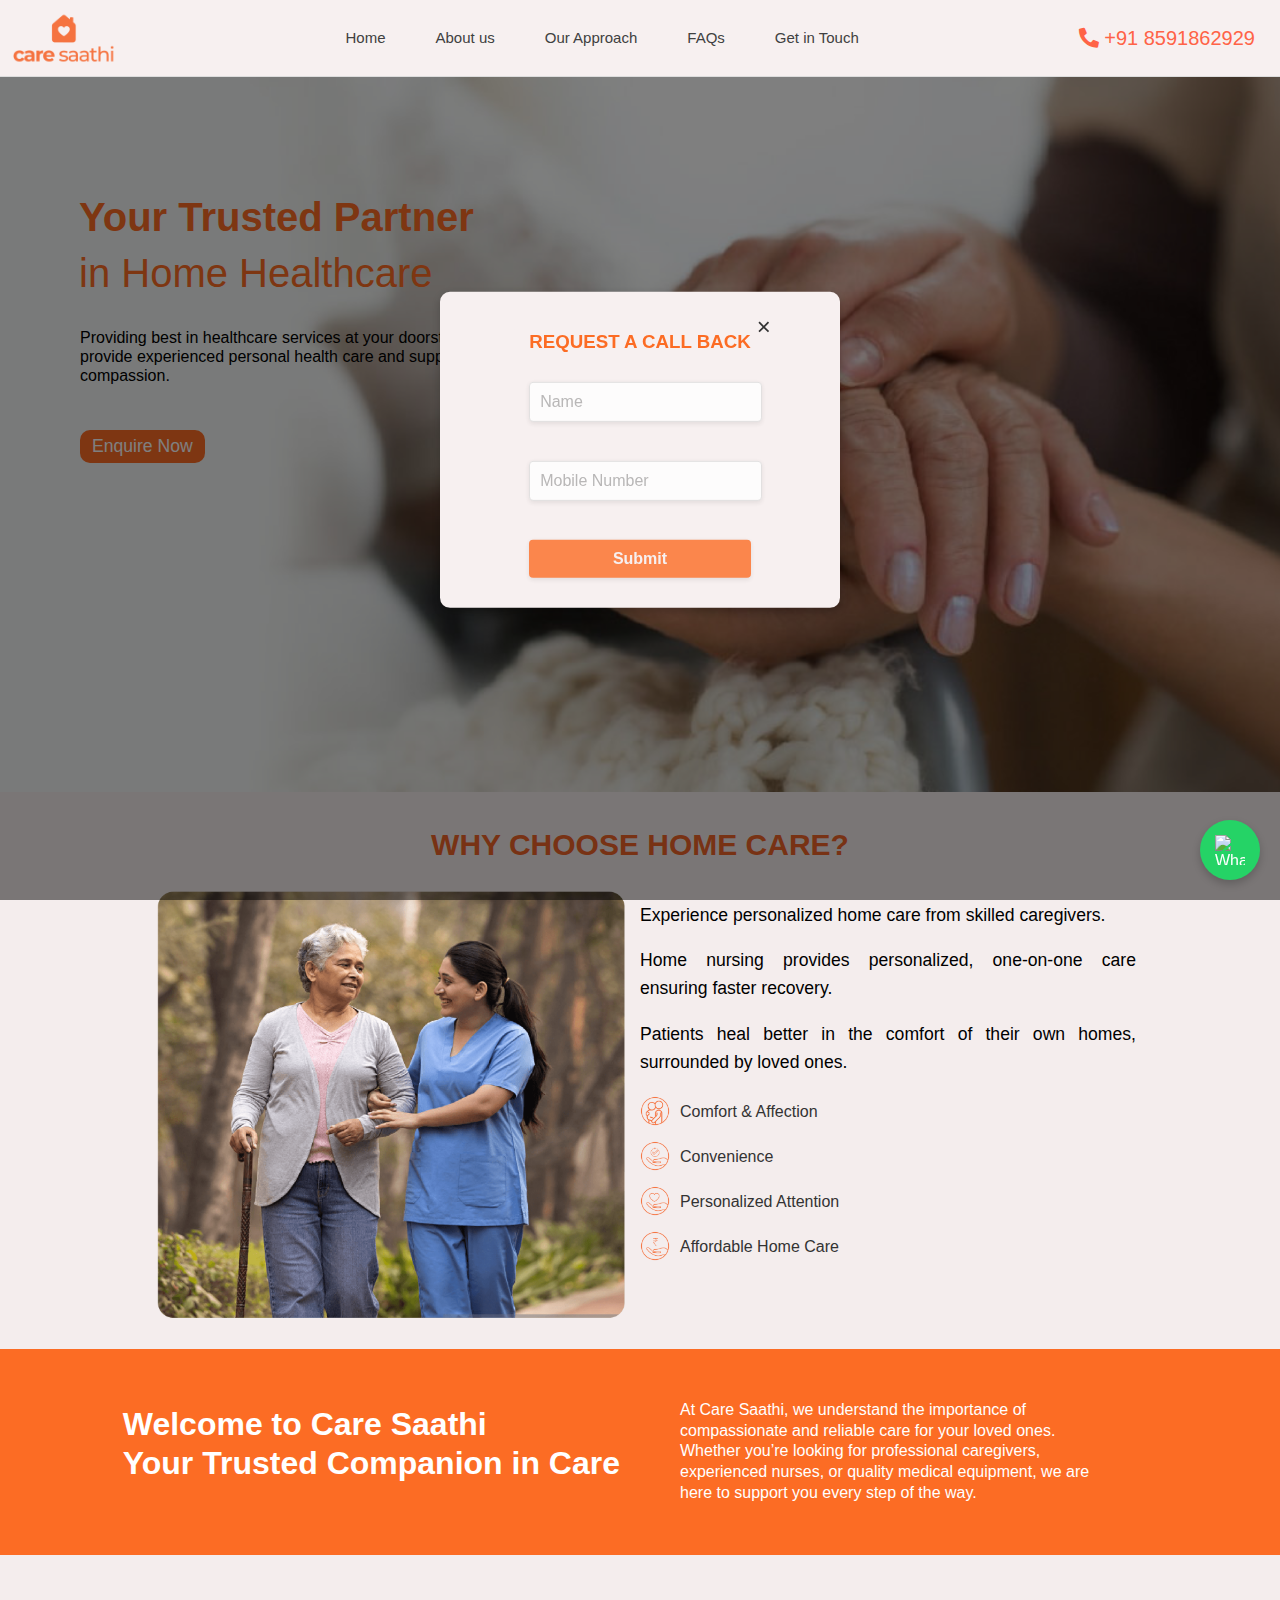
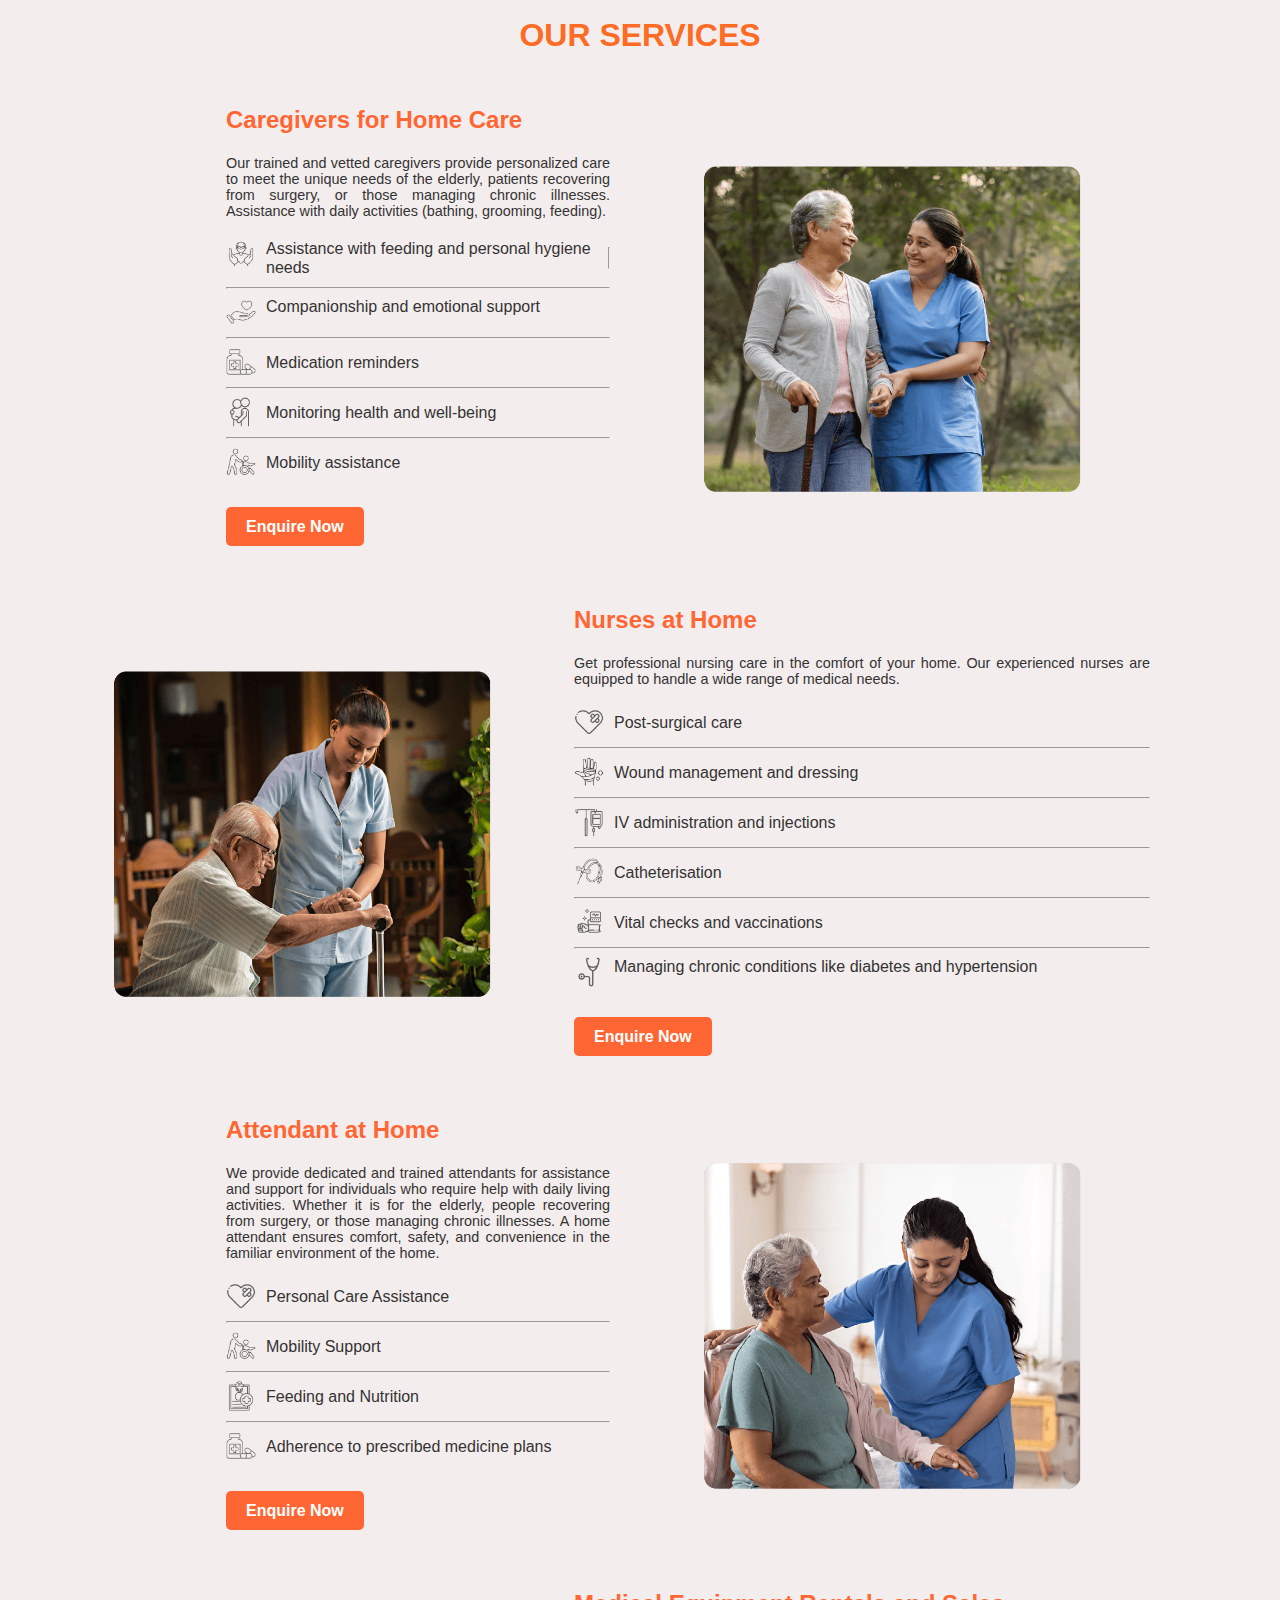
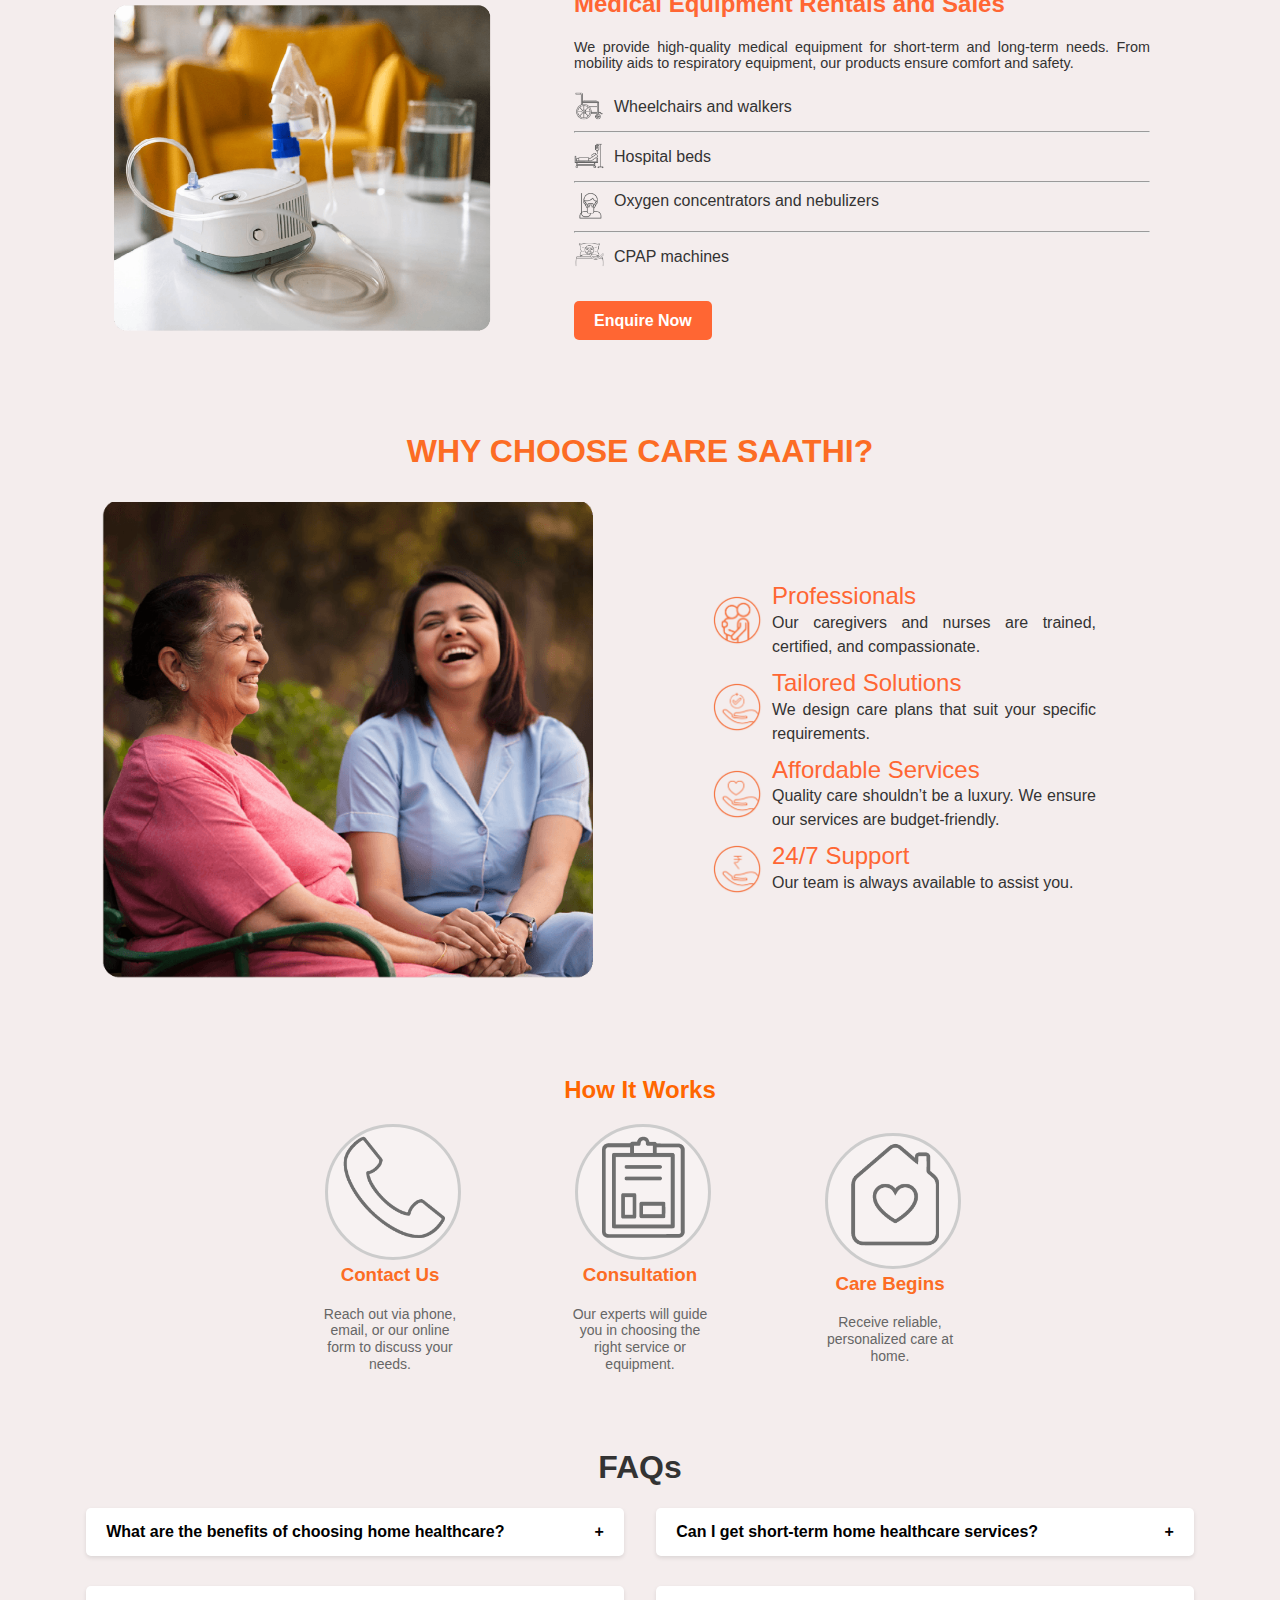
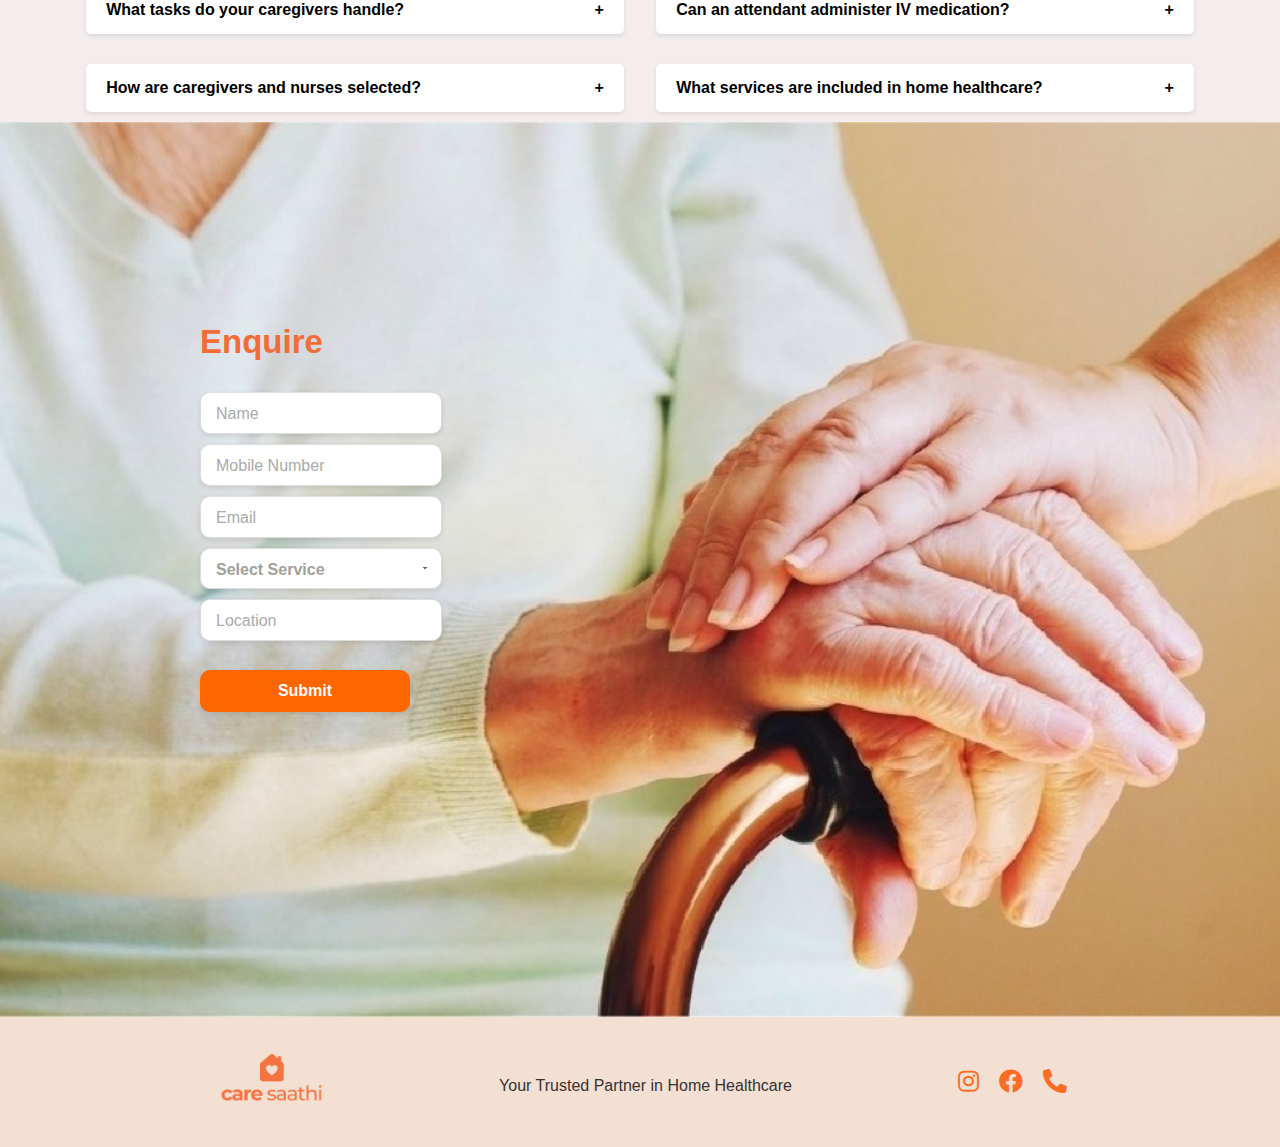
==== commit 57bf1f09: "DB migration and formatting changes" ====
--- a/index.html
+++ b/index.html
@@ -64,6 +64,25 @@
         showPopup();
       };
     </script>
+    <!-- Meta Pixel Code -->
+    <script>
+      !function(f,b,e,v,n,t,s)
+      {if(f.fbq)return;n=f.fbq=function(){n.callMethod?
+      n.callMethod.apply(n,arguments):n.queue.push(arguments)};
+      if(!f._fbq)f._fbq=n;n.push=n;n.loaded=!0;n.version='2.0';
+      n.queue=[];t=b.createElement(e);t.async=!0;
+      t.src=v;s=b.getElementsByTagName(e)[0];
+      s.parentNode.insertBefore(t,s)}(window, document,'script',
+      'https://connect.facebook.net/en_US/fbevents.js');
+      fbq('init', '2738853306287244');
+      fbq('track', 'PageView');
+      fbq('track', 'Lead');
+      fbq('track', 'Contact');
+    </script>
+    <noscript><img height="1" width="1" style="display:none"
+      src="https://www.facebook.com/tr?id=2738853306287244&ev=PageView&noscript=1"
+    /></noscript>
+    <!-- End Meta Pixel Code -->
   </head>
   <body>
     <div id="overlay"></div>
@@ -183,7 +202,7 @@
         <div class="new-container">
             <div class="care-description">
                 <p>Experience personalized home care from skilled caregivers.</p>
-                <p>Home nursing in Mumbai provides personalized, one-on-one care ensuring faster recovery in the comfort of home, surrounded by love one.</p>
+                <p>Home nursing provides personalized, one-on-one care ensuring faster recovery.</p>
                 <p>Patients heal better in the comfort of their own homes, surrounded by loved ones.</p>
             </div>
             <div class="care-points">
@@ -215,7 +234,7 @@
       <div id="banner">
         <div class="banner-heading">
           <h1>
-            Welcome to Care Saathi: <br />
+            Welcome to Care Saathi <br />
             Your <strong>Trusted</strong> Companion in Care
           </h1>
         </div>
@@ -459,7 +478,7 @@
         </div>
         <div class="approach-bullet">
           <img src="./images/4.png" /><span class="approach-text">
-            <span class="approach-title">24/7 Support</span>
+            <span class="approach-title">24/7 Support</span><br />
             <span class="approach-description"
               >Our team is always available to assist you.</span
             ></span
@@ -467,13 +486,6 @@
         </div>
       </div>
     </section>
-    <span class="approach-center">
-      Trust 
-      <span style="color:#fc6c24; margin: 0 5px; white-space: nowrap;">
-        <strong>Care Saathi</strong>
-      </span> 
-      to look after your Parents when you can't.
-     </span>
      <div class="container-works">
       <section
         class="how-it-works"
--- a/style/index.css
+++ b/style/index.css
@@ -172,9 +172,9 @@
   }
 
   .logo img {
-    height: 50px; /* Adjust size for smaller screens */
-    width: 50px;
-    padding-right: 210px;
+    height: 80px; /* Adjust size for smaller screens */
+    width: 80px;
+    padding-right: 200px;
   }
 
   /* Phone number on the right */
@@ -446,6 +446,7 @@
 .popup-header {
   color: #fc6c24;
 }
+
 .popup:focus-within ~ #overlay {
   background: rgba(0, 0, 0, 0.7);
 }
@@ -557,12 +558,22 @@
   box-sizing: border-box;
   text-align: center;
 }
-
-#banner div {
+.banner-heading {
   width: 50%;
   float: left;
   padding: 20px;
+  padding-bottom: 0;
   box-sizing: border-box;
+  justify-content: flex-end;
+  display: flex;
+}
+.banner-description {
+  width: 40%;
+  float: left;
+  padding: 20px;
+  box-sizing: border-box;
+  justify-content: flex-start;
+  display: flex;
 }
 
 #banner h1 {
@@ -595,6 +606,9 @@
     font-size: 1rem;
     margin-left: 0;
   }
+  .popup-header{
+    font-size: 16px;
+  }
 }
 
 @media (max-width: 480px) {
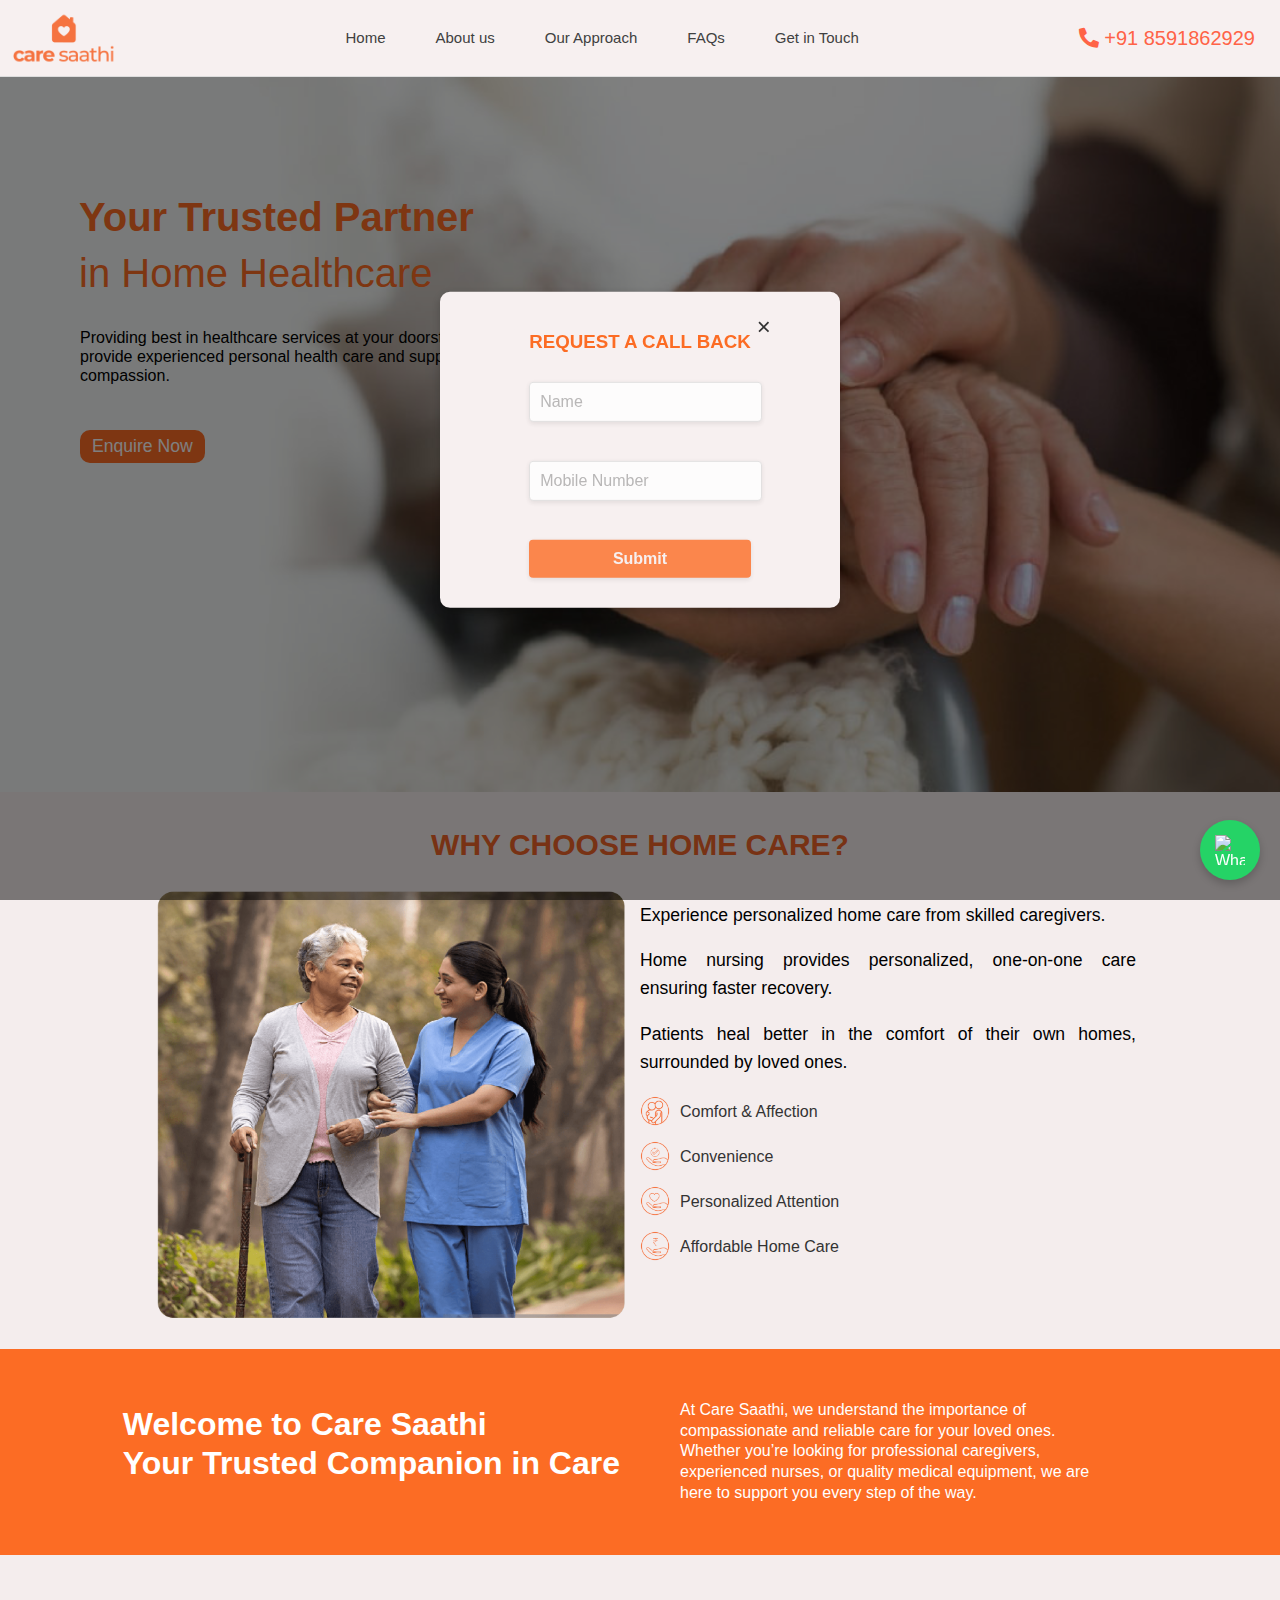
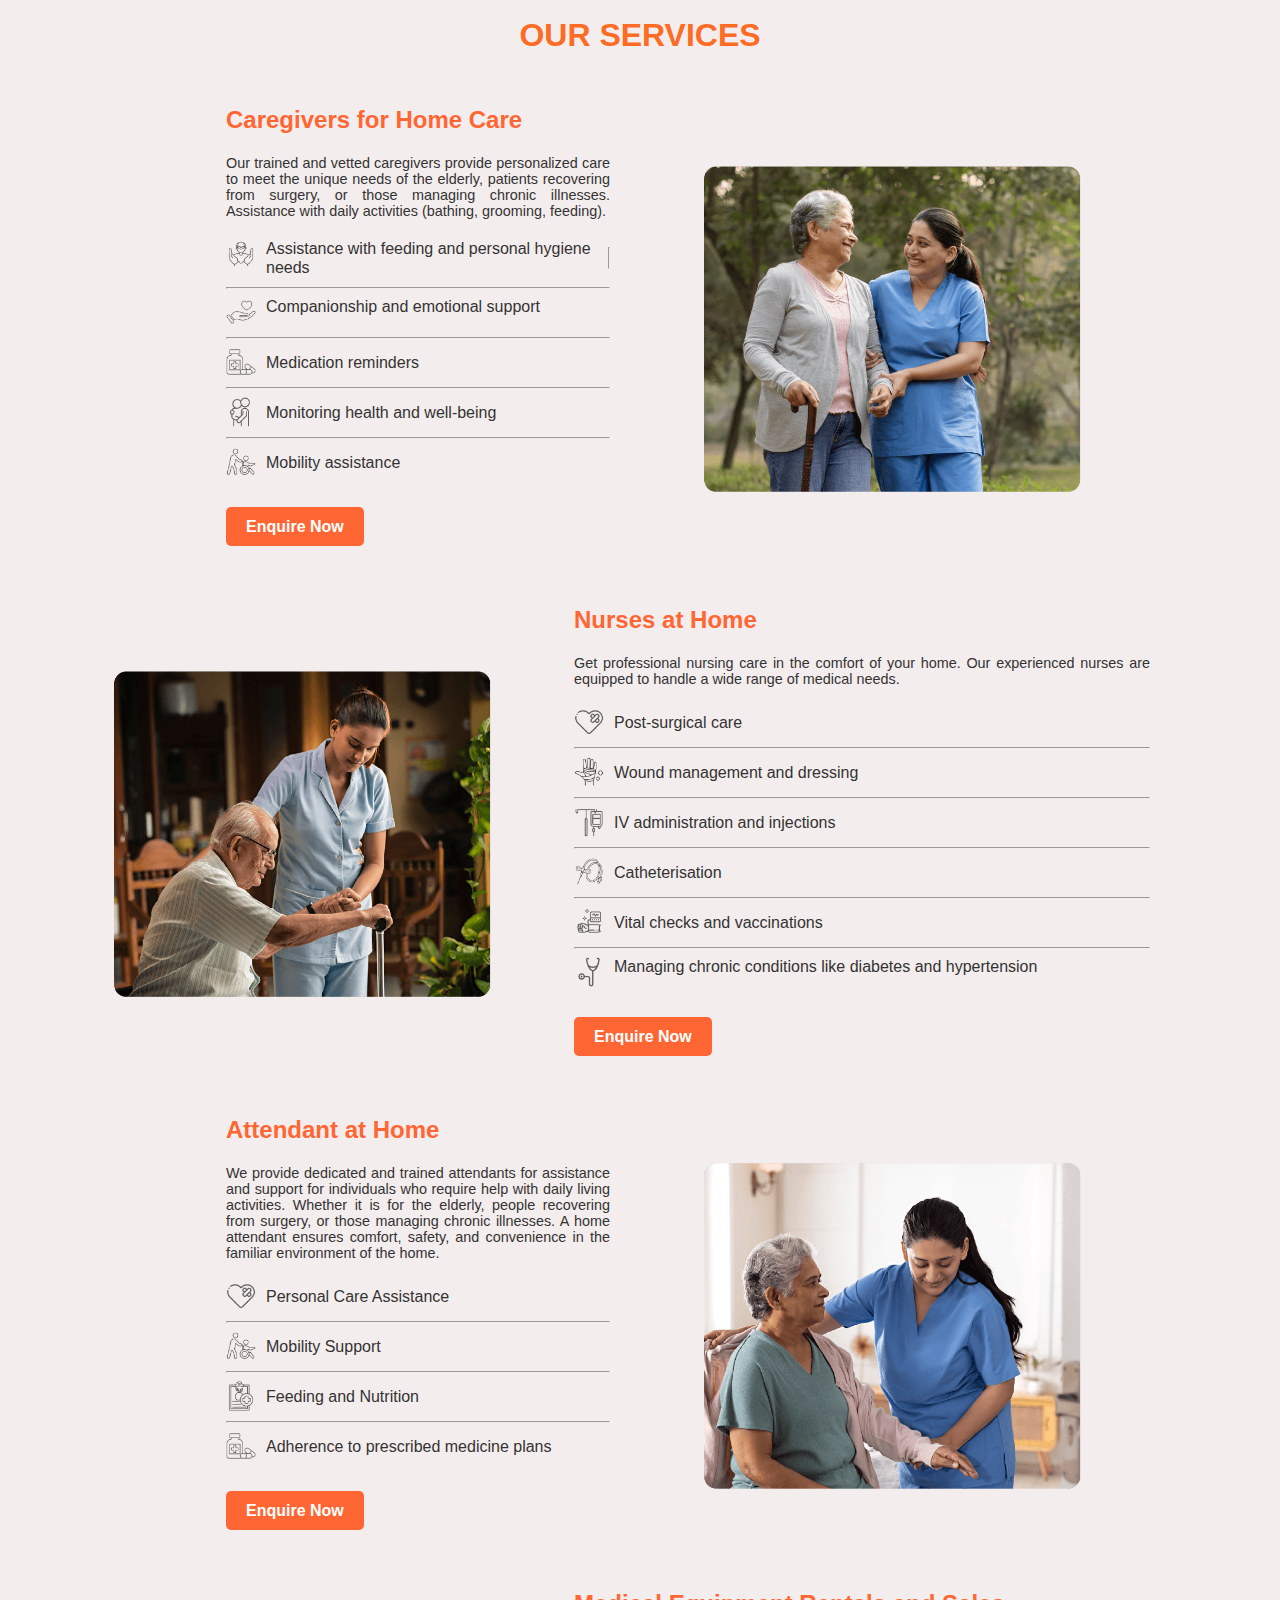
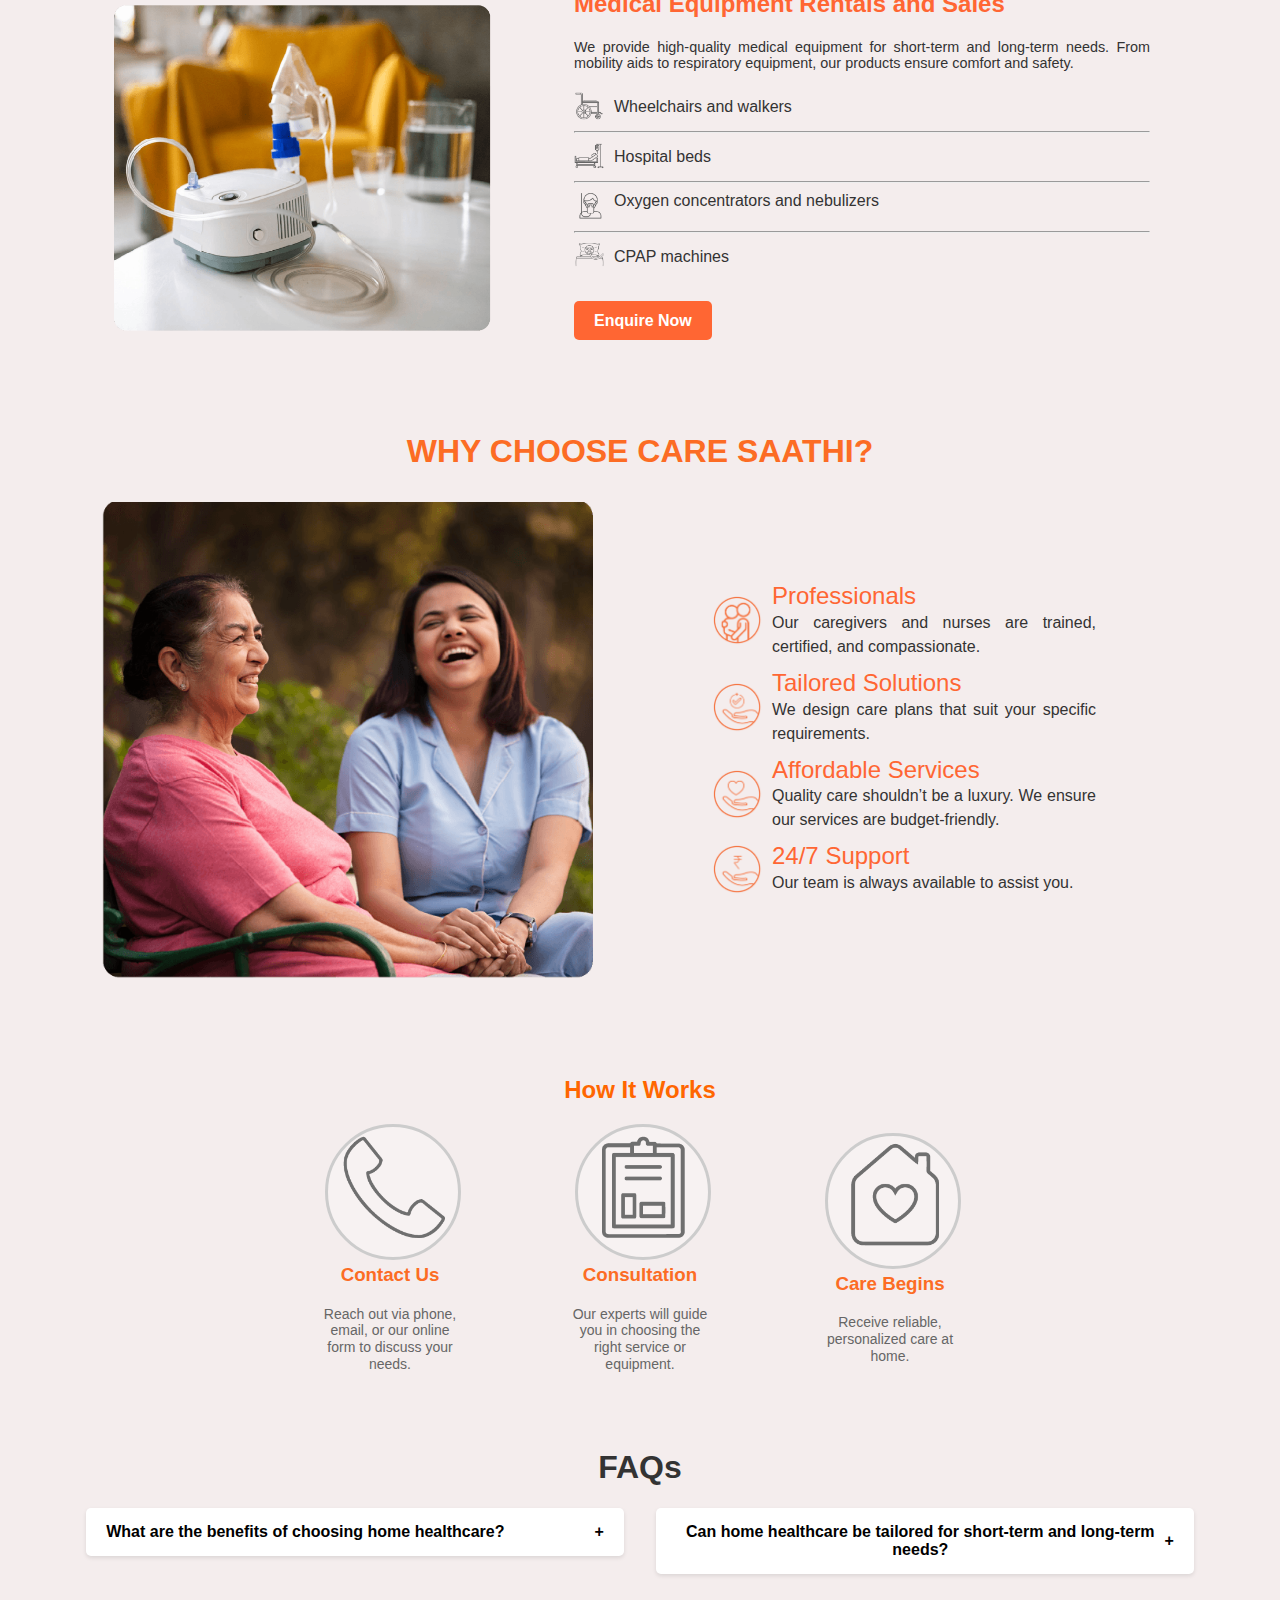
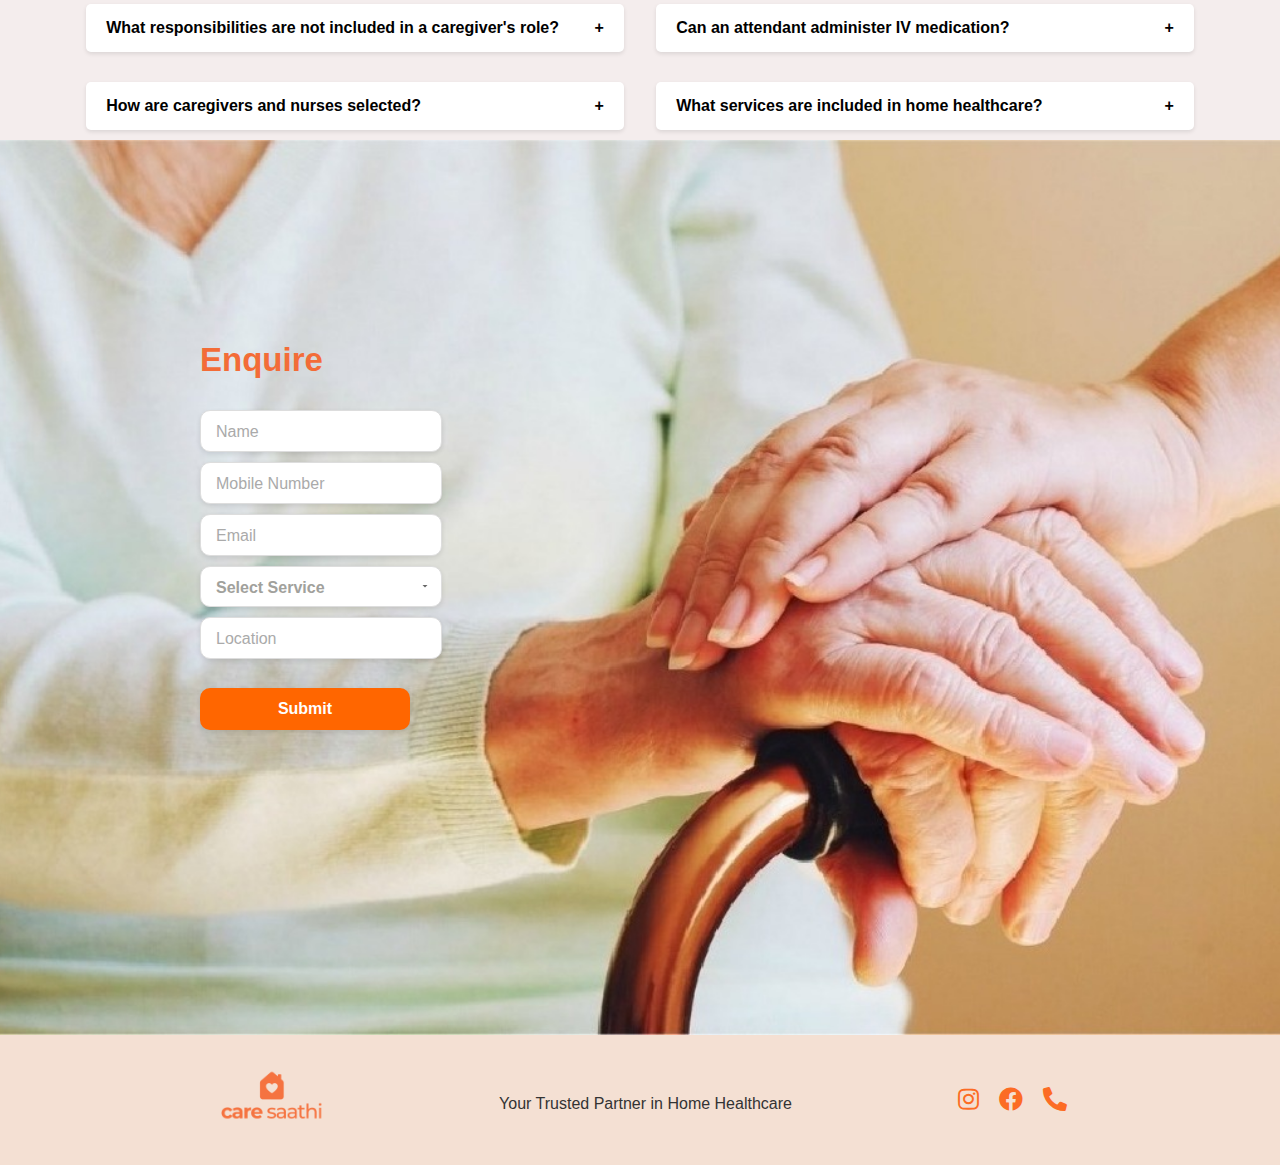
==== commit 250b8fdd: "FAQ text changes" ====
--- a/index.html
+++ b/index.html
@@ -64,25 +64,6 @@
         showPopup();
       };
     </script>
-    <!-- Meta Pixel Code -->
-    <script>
-      !function(f,b,e,v,n,t,s)
-      {if(f.fbq)return;n=f.fbq=function(){n.callMethod?
-      n.callMethod.apply(n,arguments):n.queue.push(arguments)};
-      if(!f._fbq)f._fbq=n;n.push=n;n.loaded=!0;n.version='2.0';
-      n.queue=[];t=b.createElement(e);t.async=!0;
-      t.src=v;s=b.getElementsByTagName(e)[0];
-      s.parentNode.insertBefore(t,s)}(window, document,'script',
-      'https://connect.facebook.net/en_US/fbevents.js');
-      fbq('init', '2738853306287244');
-      fbq('track', 'PageView');
-      fbq('track', 'Lead');
-      fbq('track', 'Contact');
-    </script>
-    <noscript><img height="1" width="1" style="display:none"
-      src="https://www.facebook.com/tr?id=2738853306287244&ev=PageView&noscript=1"
-    /></noscript>
-    <!-- End Meta Pixel Code -->
   </head>
   <body>
     <div id="overlay"></div>
@@ -545,21 +526,21 @@
                     <span class="arrow">+</span>
                   </button>
                   <div class="answer">
-                    Home healthcare provides personalized care, comfort, affordable and convenience, allowing patients to recover faster while staying close to their loved ones.
+                    Home healthcare offers personalized care in the comfort of one's home. It is more affordable and convenient, enabling patients to recover more quickly while remaining close to their loved ones.
                   </div>
                 </div>
                 <div class="faq-item">
                   <button class="faq-button">
-                    Can I get short-term home healthcare services?
+                    Can home healthcare be tailored for short-term and long-term needs?
                     <span class="arrow">+</span>
                   </button>
                   <div class="answer">
-                    Yes, home healthcare services can be tailored for short-term needs based on the patient’s condition and recovery plan.
+                    Yes, home healthcare services can be customized to suit both short-term as well as long-term needs depending on the patient's medical condition, recovery goals, and care requirements.
                   </div>
                 </div>
                 <div class="faq-item"><!--here-->
                   <button class="faq-button">
-                    What tasks do your caregivers handle?
+                    What responsibilities are not included in a caregiver's role?
                     <span class="arrow">+</span>
                   </button>
                   <div class="answer">
@@ -581,7 +562,7 @@
                       <span class="arrow">+</span>
                     </button>
                     <div class="answer">
-                        All caregivers and nurses are thoroughly vetted, professionally trained, and certified to ensure reliable and high-quality care.
+                        All caregivers and nurses are thoroughly vetted and professionally trained to ensure reliable and high-quality care.
                     </div>
                   </div>
                   <div class="faq-item">
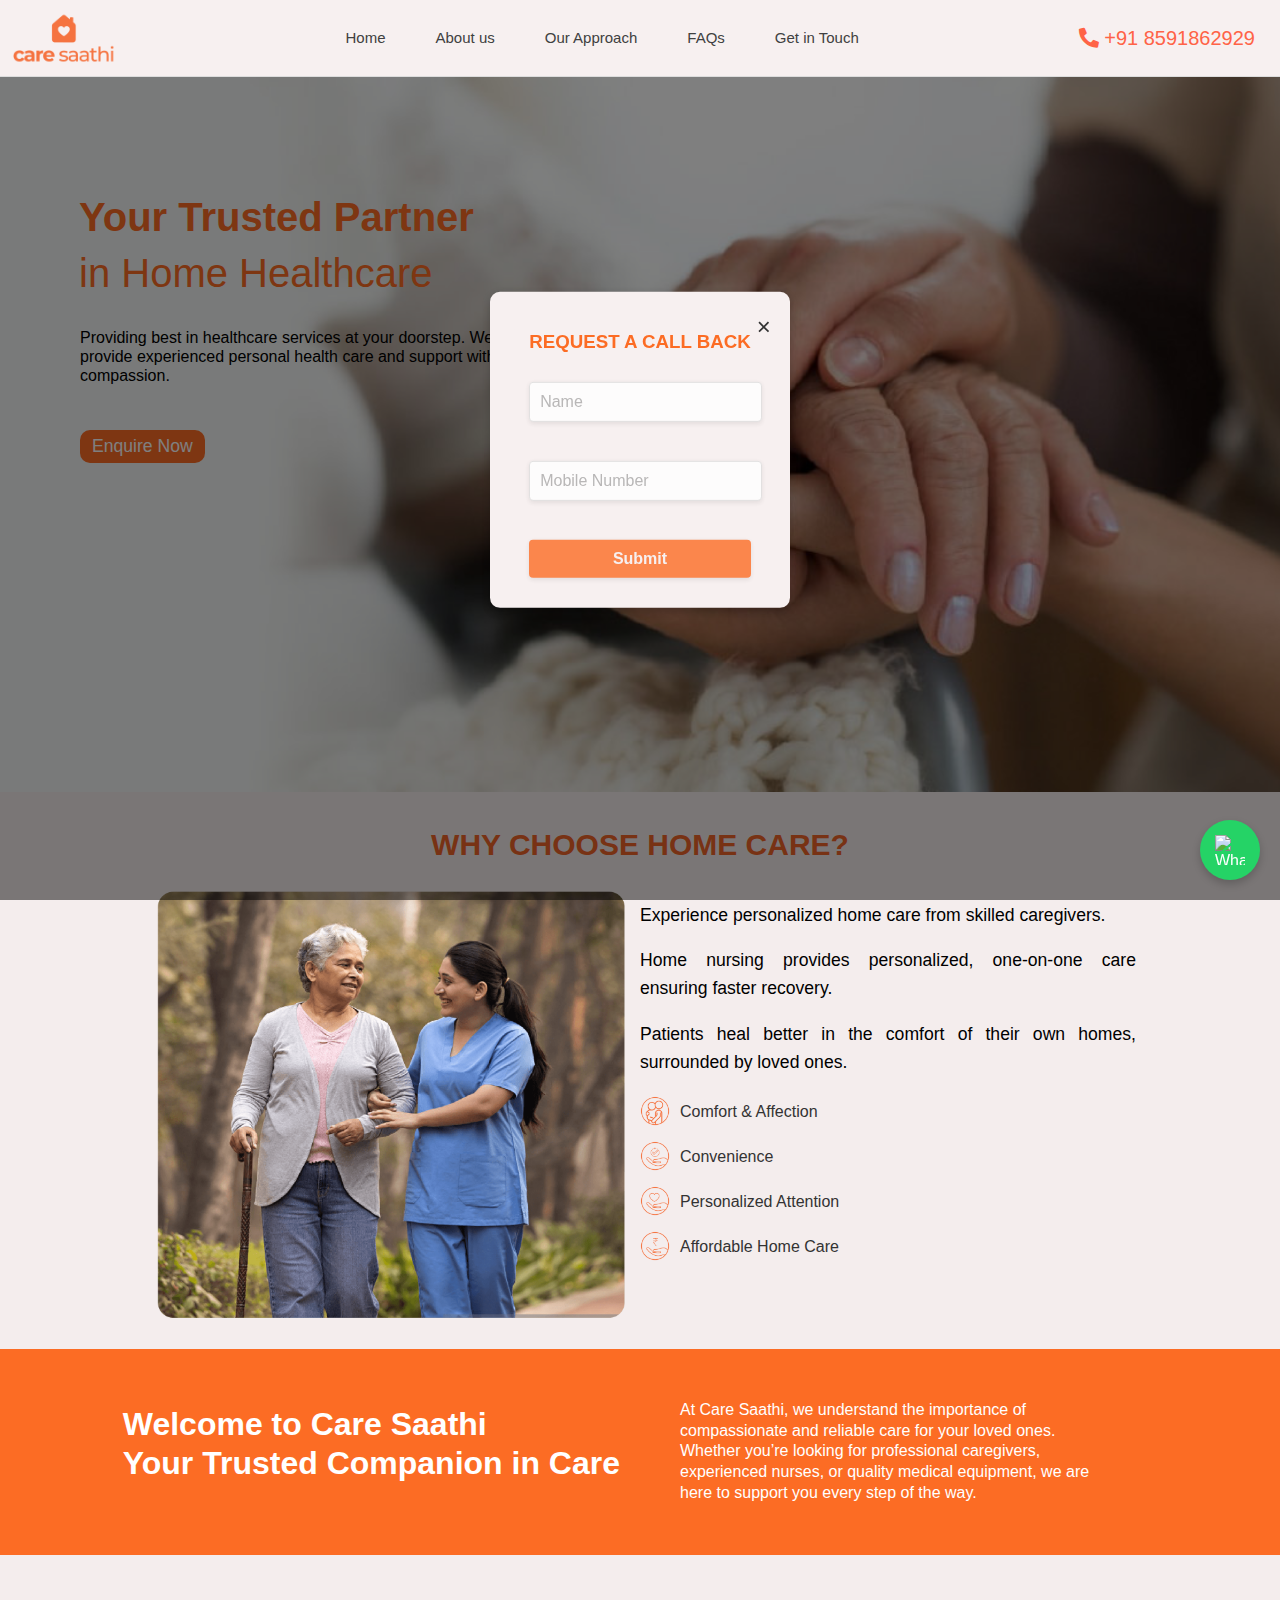
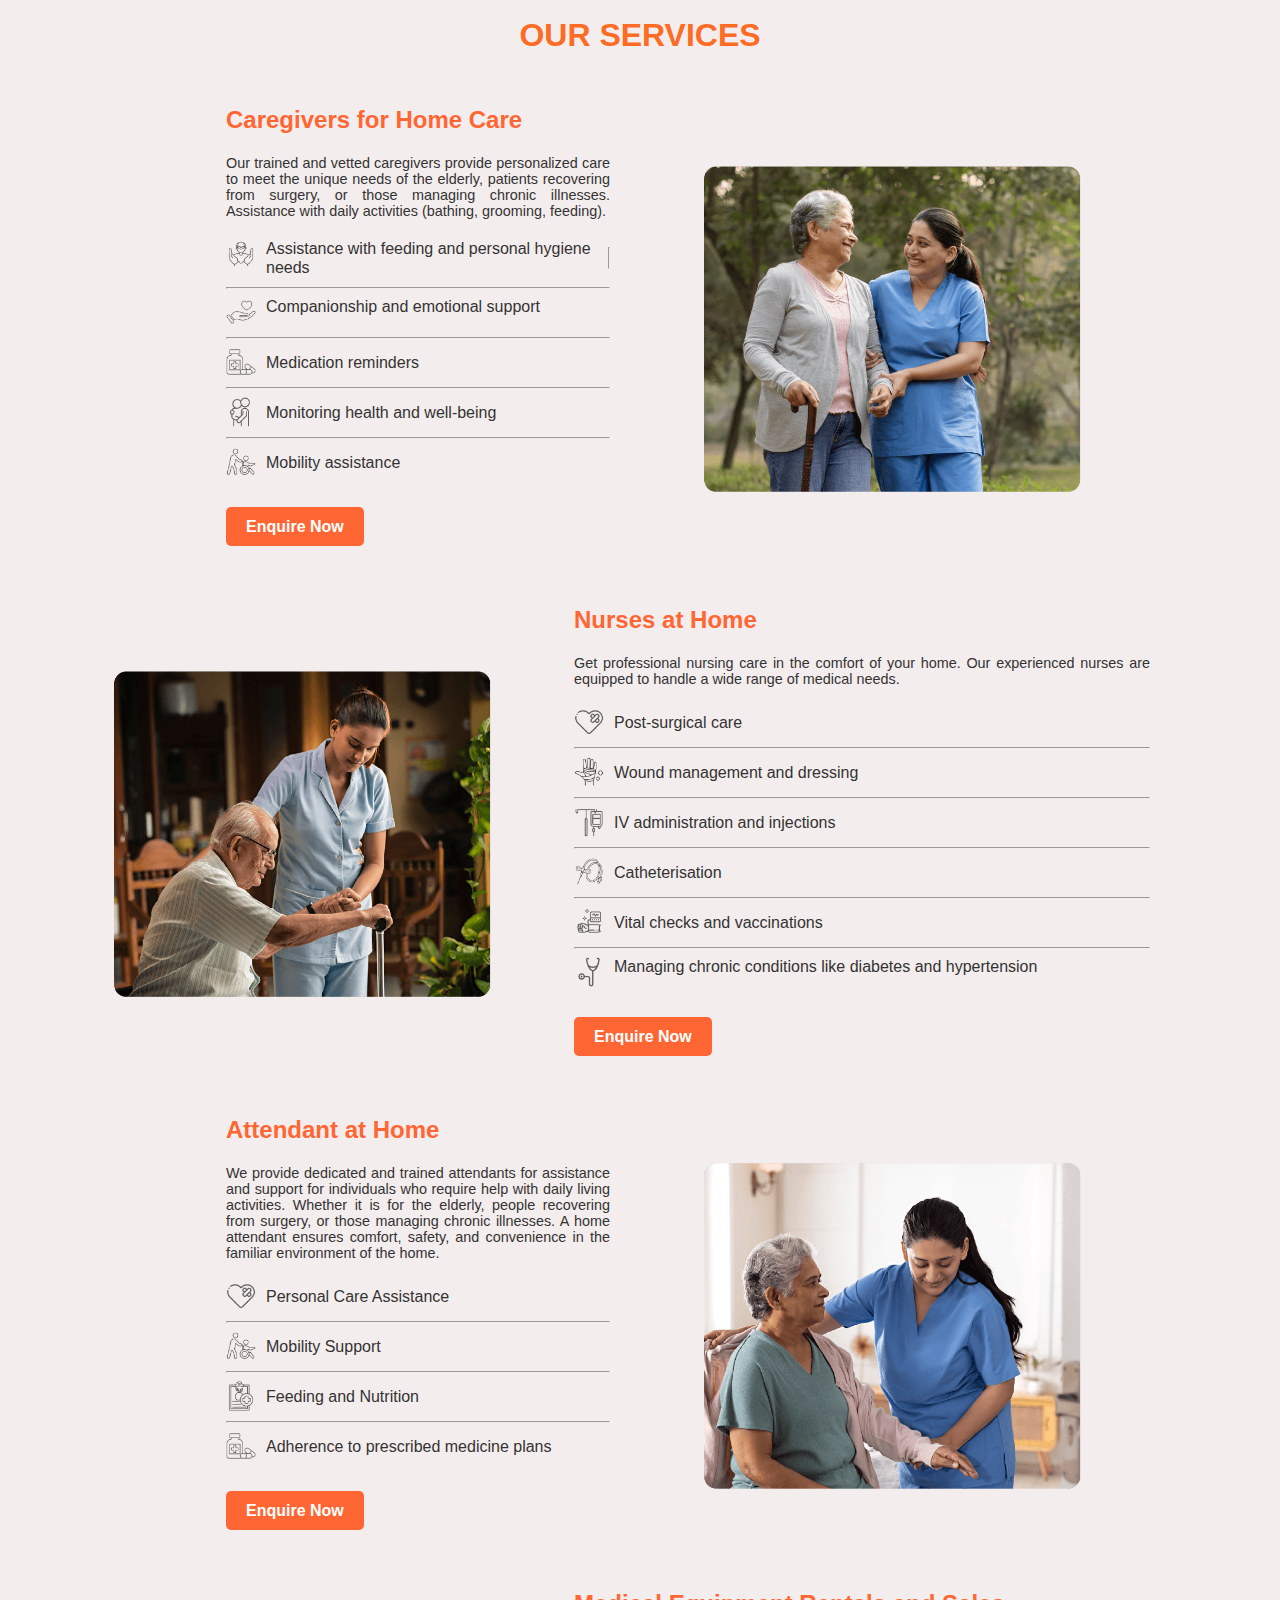
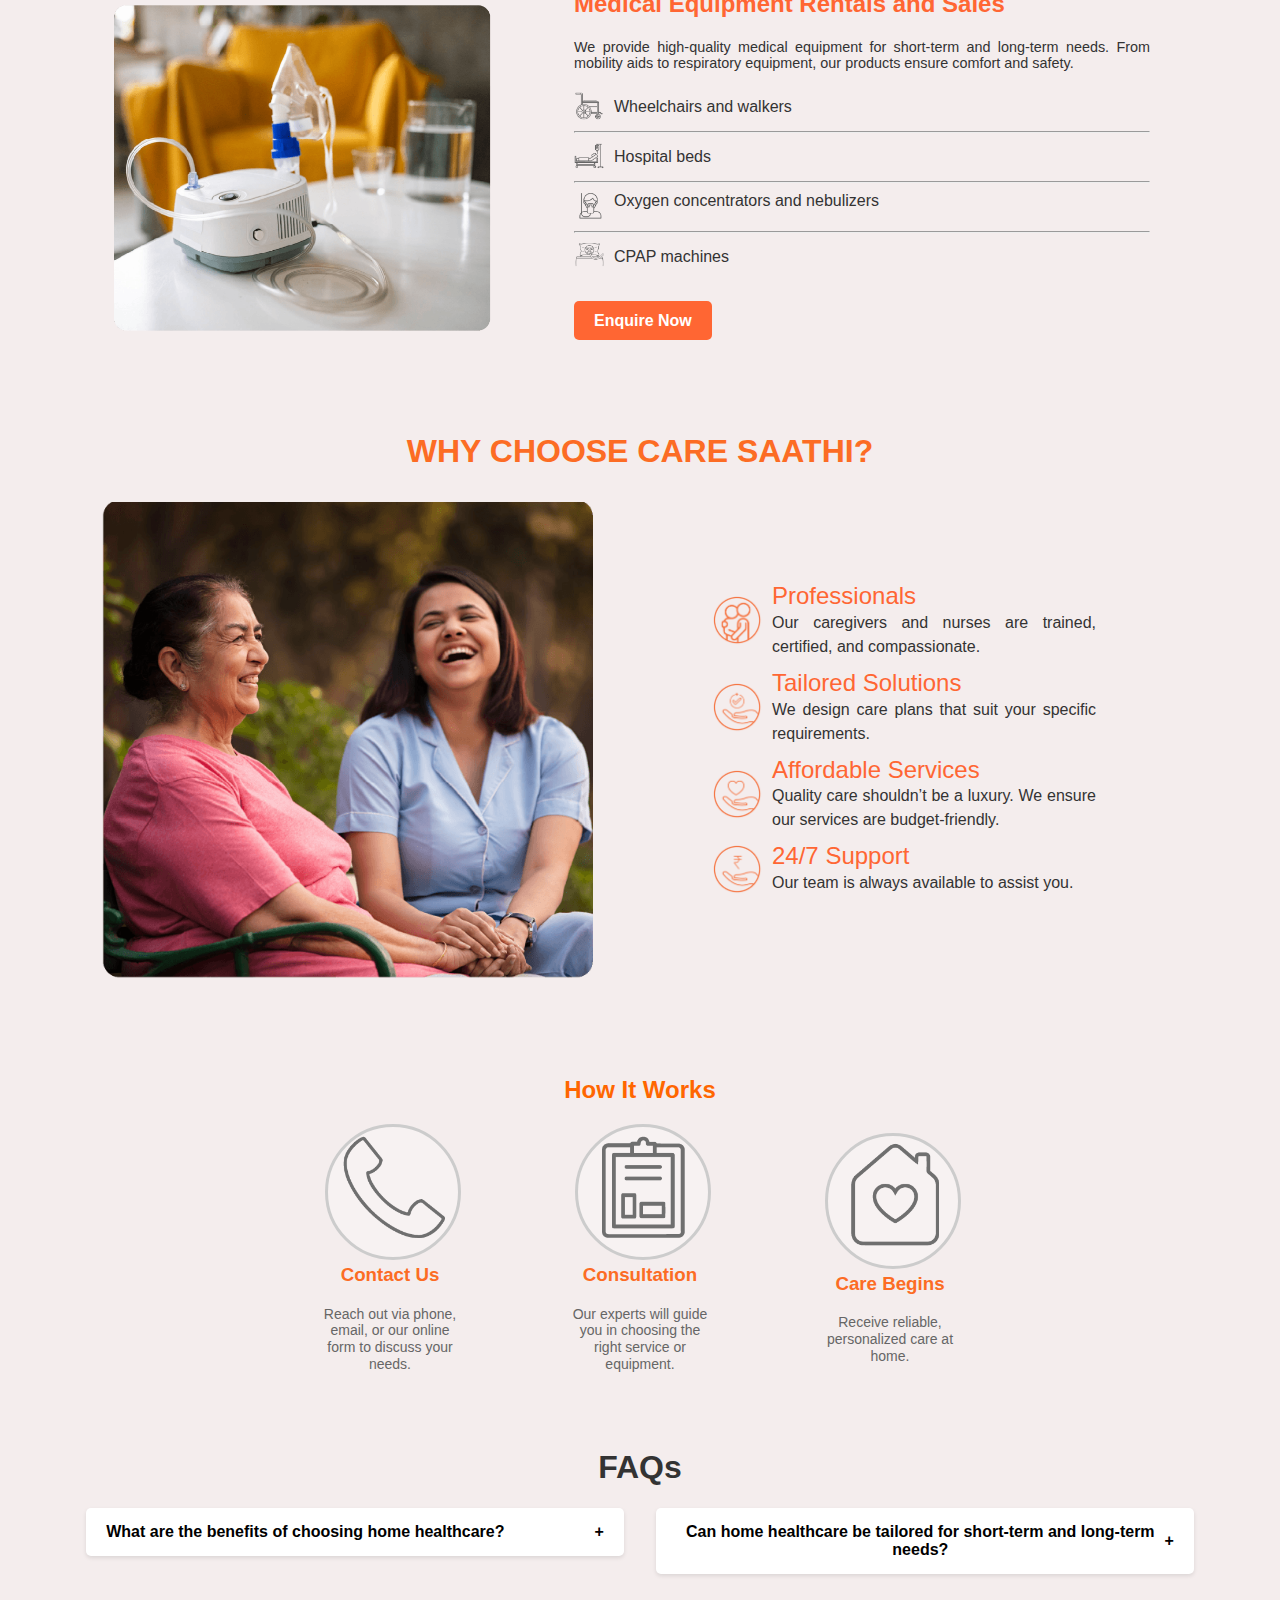
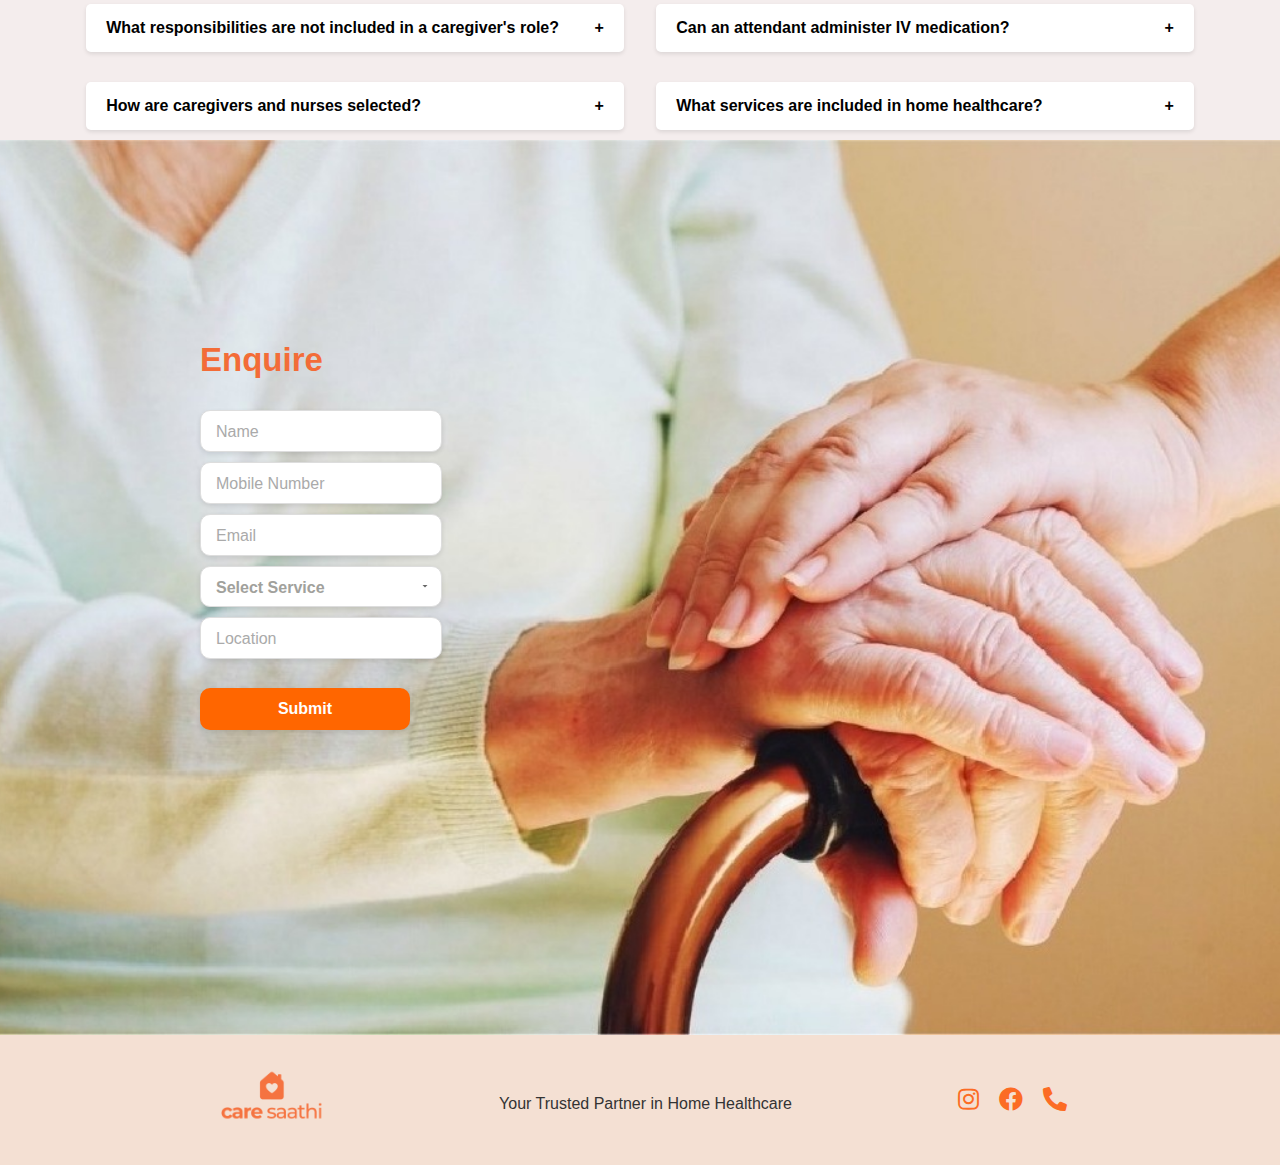
==== commit d5ea09b8: "Added privacy policy and js changes" ====
--- a/index.html
+++ b/index.html
@@ -64,6 +64,25 @@
         showPopup();
       };
     </script>
+    <!-- Meta Pixel Code -->
+    <script>
+      !function(f,b,e,v,n,t,s)
+      {if(f.fbq)return;n=f.fbq=function(){n.callMethod?
+      n.callMethod.apply(n,arguments):n.queue.push(arguments)};
+      if(!f._fbq)f._fbq=n;n.push=n;n.loaded=!0;n.version='2.0';
+      n.queue=[];t=b.createElement(e);t.async=!0;
+      t.src=v;s=b.getElementsByTagName(e)[0];
+      s.parentNode.insertBefore(t,s)}(window, document,'script',
+      'https://connect.facebook.net/en_US/fbevents.js');
+      fbq('init', '2738853306287244');
+      fbq('track', 'PageView');
+      // fbq('track', 'Lead');
+      // fbq('track', 'Contact');
+    </script>
+    <noscript><img height="1" width="1" style="display:none"
+      src="https://www.facebook.com/tr?id=2738853306287244&ev=PageView&noscript=1"
+    /></noscript>
+    <!-- End Meta Pixel Code -->
   </head>
   <body>
     <div id="overlay"></div>
@@ -653,13 +672,11 @@
               class="enquiry-input"
               name="email"
               placeholder="Email"
-              required
             />
             <select
               class="enquiry-input"
               style="width: 115%; max-width: 115%; color: #a1a19c"
               name="services"
-              required
             >
               <option value="" disabled selected>Select Service</option>
               <option value="Nursing">Nursing</option>
@@ -672,7 +689,6 @@
               type="text"
               name="add"
               placeholder="Location"
-              required
             /><br />
             <input class="enquiry-input" type="submit" value="Submit" />
           </form>
--- a/style/index2.css
+++ b/style/index2.css
@@ -85,6 +85,24 @@
   width: 100%;
 }
 
+.privacy {
+  display: flex;
+  align-items: center;
+  justify-content: space-around;
+  gap: 10px;
+}
+
+.privacy-content{
+  width: 80%;
+  text-align: justify;
+}
+
+.privacy h3{
+  color: #ff6600;
+  text-align: justify;
+  padding-top: 10px;
+}
+
 /* form */
 .background {
   background: url("../images/landing-page-design_2.jpg") no-repeat center center;
@@ -96,9 +114,9 @@
   padding: 200px;
 }
 .form-container {
-  max-width: 400px;
+  max-width: 300px;
   width: 100%;
-  padding: 20px 30px;
+  padding: 20px 0;
   box-sizing: border-box;
   border-radius: 10px;
   box-shadow: 0 4px 8px rgba(0, 0, 0, 0.2);
@@ -178,7 +196,7 @@
 @media (max-width: 768px) {
   input[type="submit"],
   .enquire-button {
-    width: 100%;
+    width: 45%;
     padding: 12px 20px;
     font-size: 14px;
   }
@@ -187,10 +205,11 @@
 @media (max-width: 480px) {
   input[type="submit"],
   .enquire-button {
-    width: 100%;
+    width: 45%;
     padding: 15px 20px;
     font-size: 14px;
     border-radius: 8px;
+    margin-right: 170px;
   }
 }
 input,
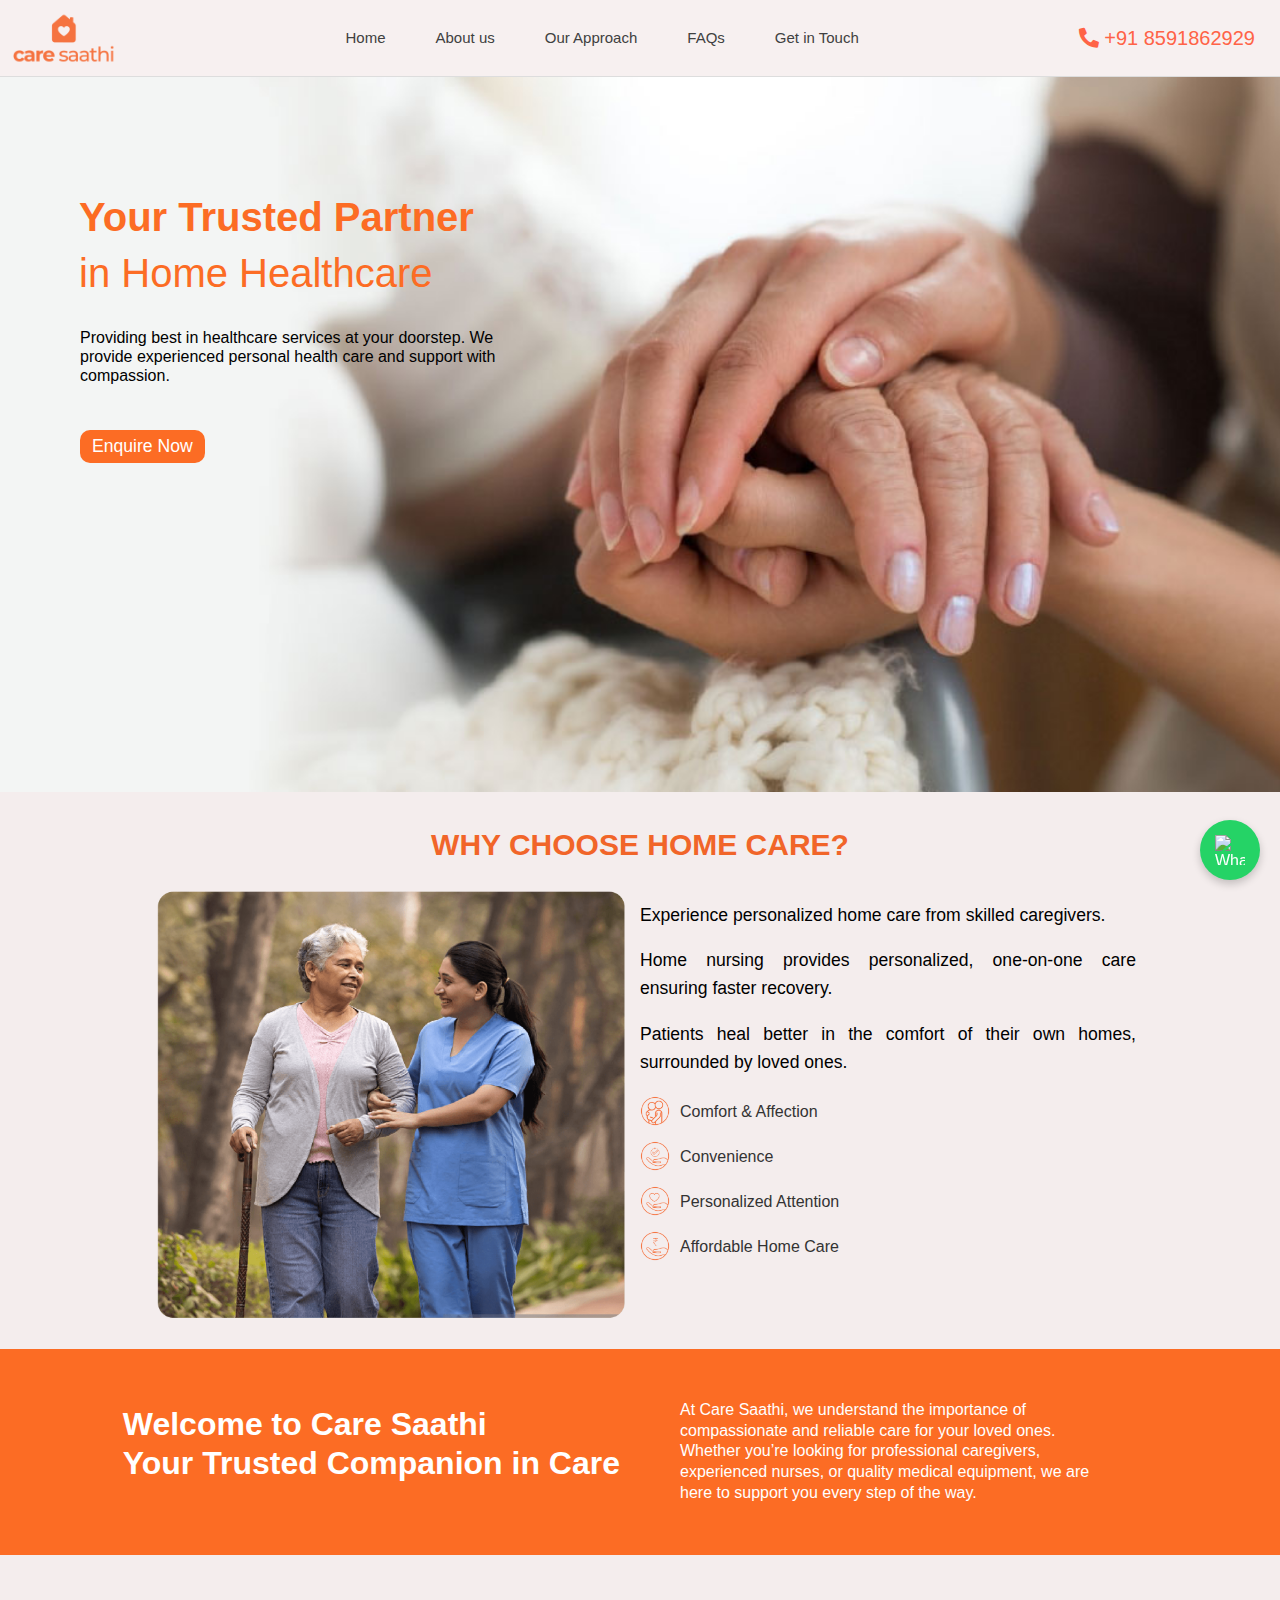
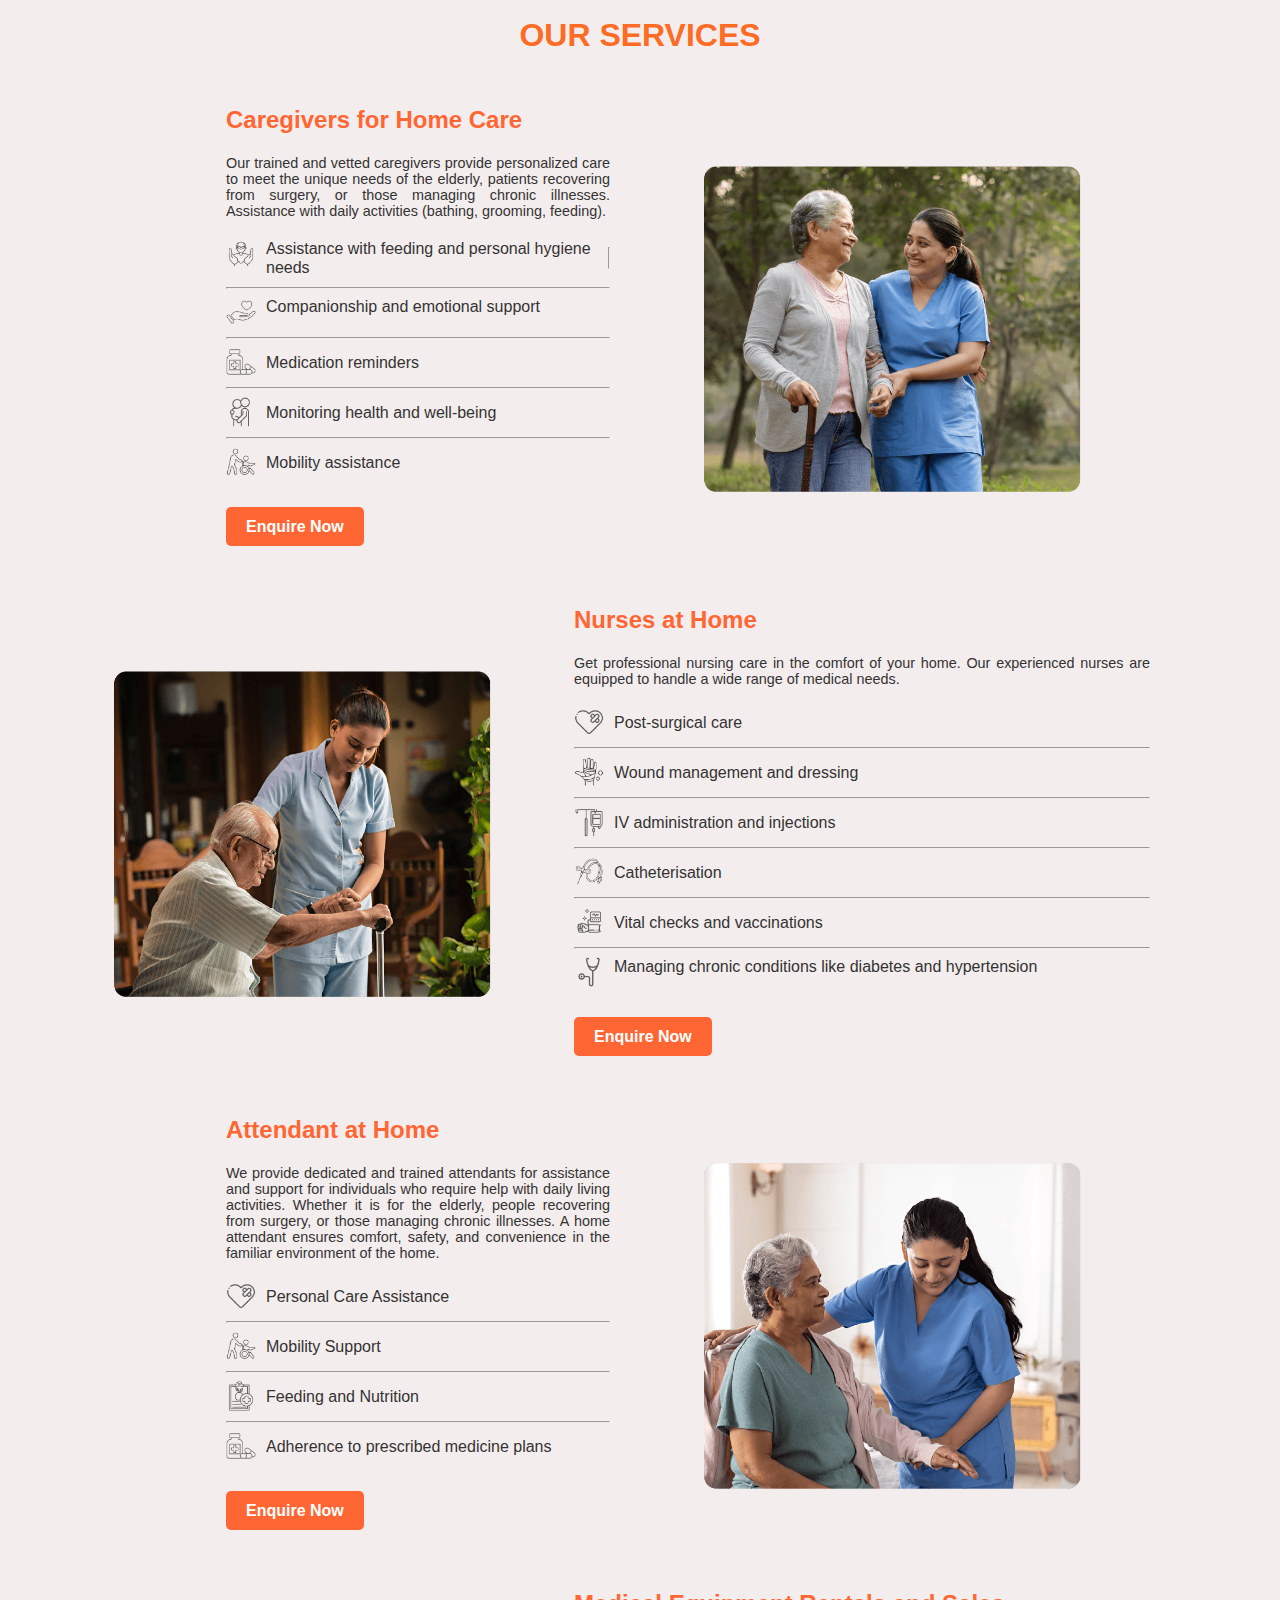
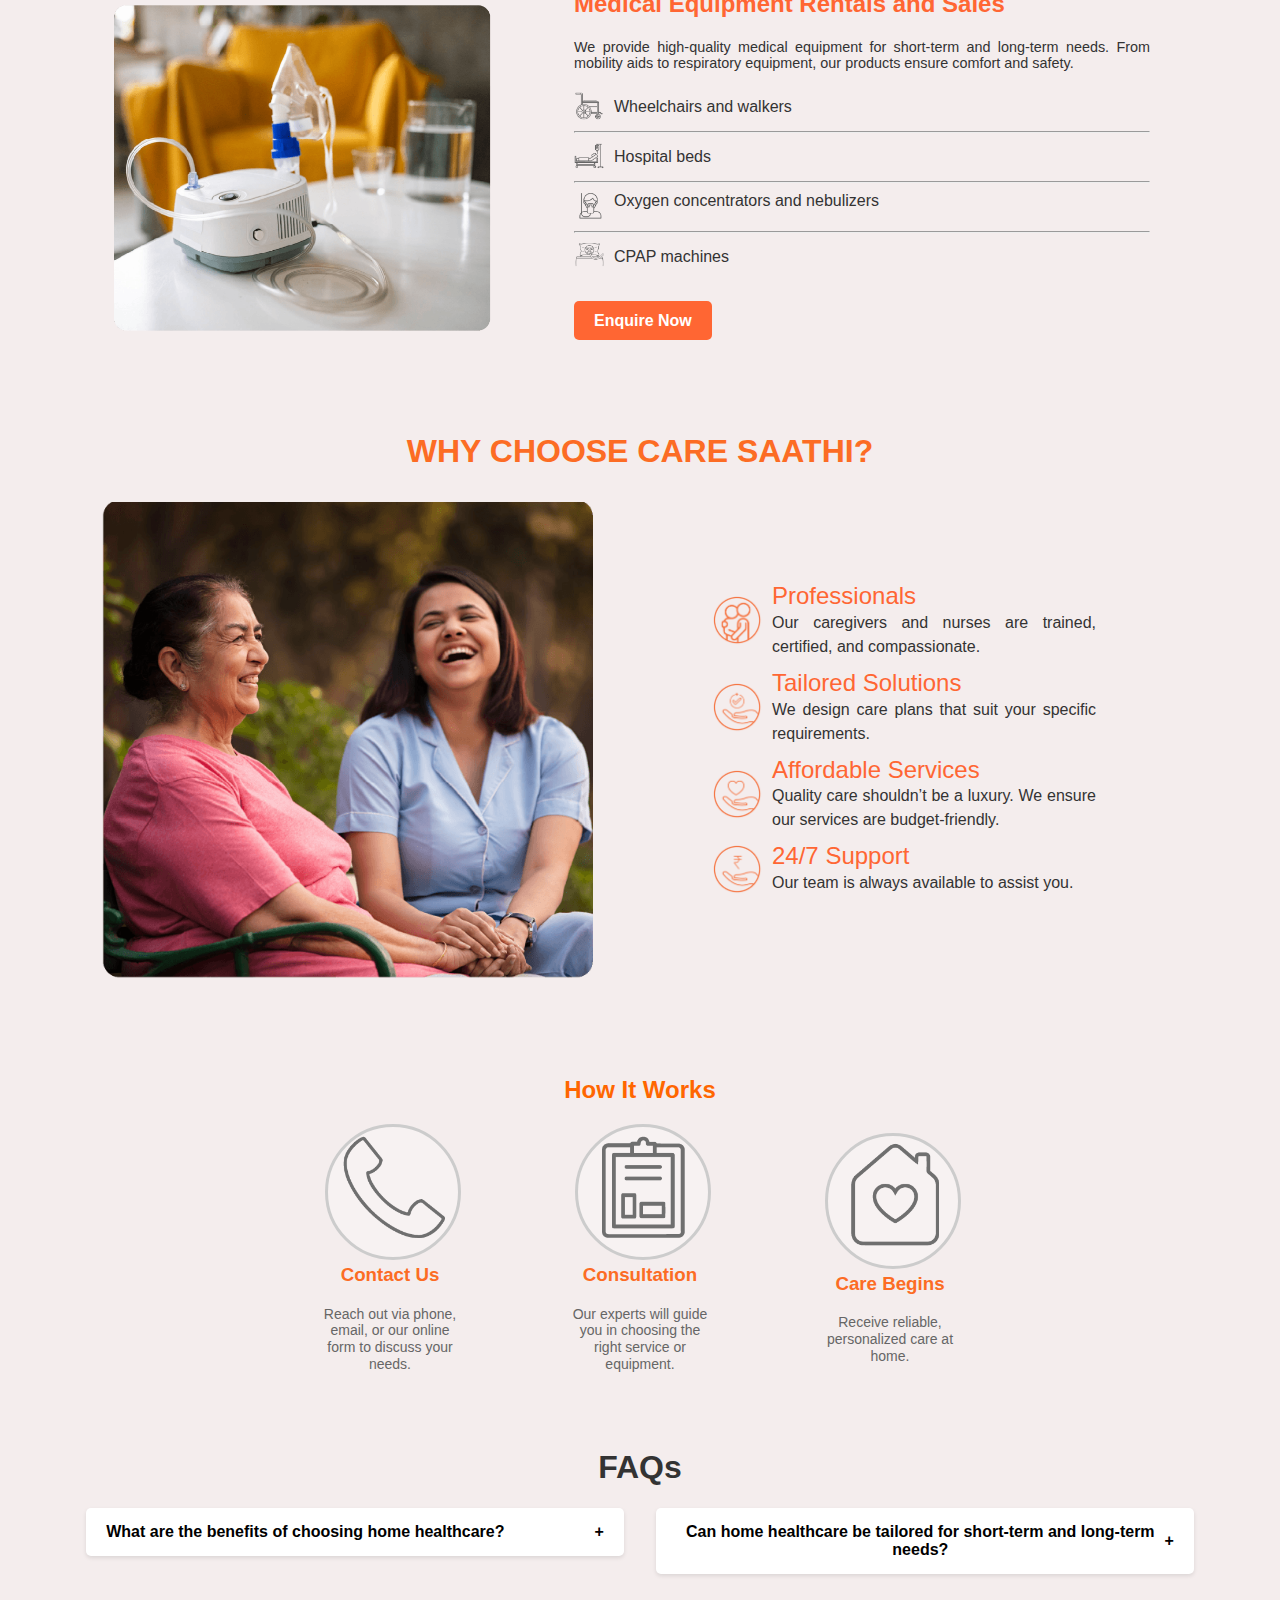
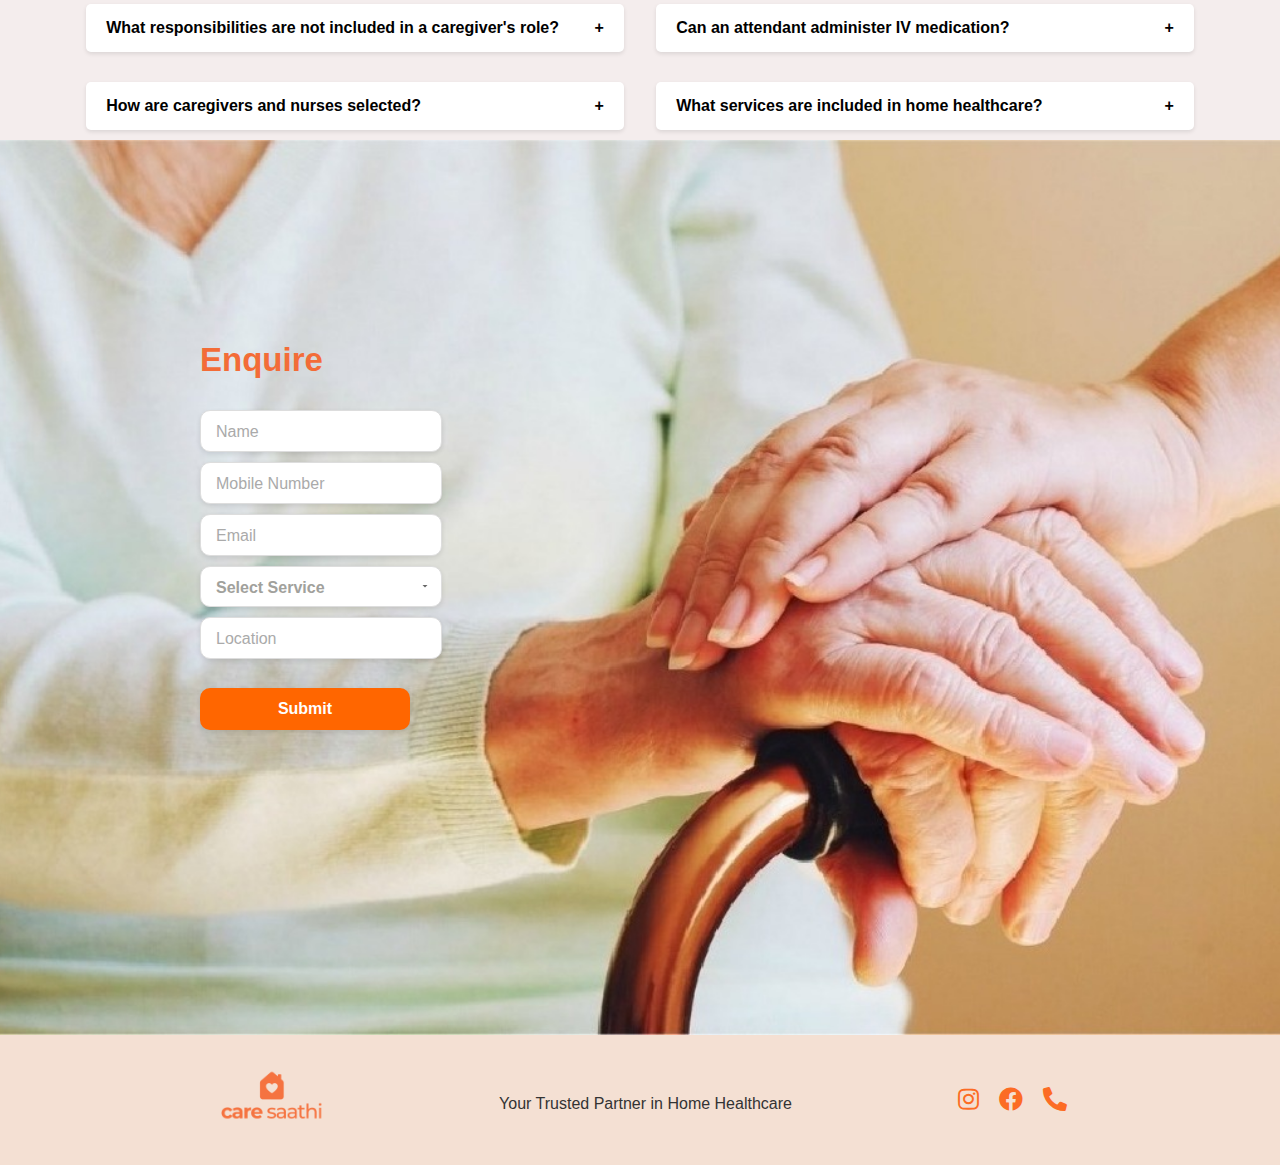
==== commit b086e723: "Disable popup" ====
--- a/index.html
+++ b/index.html
@@ -37,7 +37,7 @@
       sizes="32x32"
     />
 
-    <script>
+    <!--<script>
       function showPopup() {
         // Show the overlay immediately with a fade-in effect
         const overlay = document.getElementById("overlay");
@@ -63,7 +63,7 @@
       window.onload = function () {
         showPopup();
       };
-    </script>
+    </script> -->
     <!-- Meta Pixel Code -->
     <script>
       !function(f,b,e,v,n,t,s)
@@ -83,6 +83,16 @@
       src="https://www.facebook.com/tr?id=2738853306287244&ev=PageView&noscript=1"
     /></noscript>
     <!-- End Meta Pixel Code -->
+
+    <!-- Google tag (gtag.js) -->
+    <script async src="https://www.googletagmanager.com/gtag/js?id=G-7QKXW2ESDG"></script>
+    <script>
+      window.dataLayer = window.dataLayer || [];
+      function gtag(){dataLayer.push(arguments);}
+      gtag('js', new Date());
+
+      gtag('config', 'G-7QKXW2ESDG');
+    </script>
   </head>
   <body>
     <div id="overlay"></div>
@@ -613,7 +623,7 @@
       });
     </script>
 
-    <div id="popup" class="popup">
+    <!--<div id="popup" class="popup">
       <div class="form-container">
         <button class="close-button" onclick="closePopup()">×</button>
         <form id="popup-enquiry-form" method="post">
@@ -627,25 +637,25 @@
             required
             style="width: 100%"
           /><br />
-          <!-- <input type="email" name="Email" placeholder="Email" required /><br />
+          <input type="email" name="Email" placeholder="Email" required /><br />
           <select name="Services" required>
             <option value="" disabled selected>Select Service</option>
             <option value="Nursing">Nursing</option>
             <option value="Medical Equipment">Medical Equipment</option>
             <option value="Attendant">Attendant</option>
             <option value="Caregiver">Caregiver</option></select
-          ><br /> -->
-          <!-- <input
+          ><br />
+          <input
             type="text"
             name="Address"
             placeholder="Location"
             required
-          /><br /> -->
+          /><br />
           <input type="submit" value="Submit" />
         </form>
         <button class="close-none">×</button>
       </div>
-    </div>
+    </div>-->
     <section id="contact">
       <div class="background">
         <div class="form-container-main">
